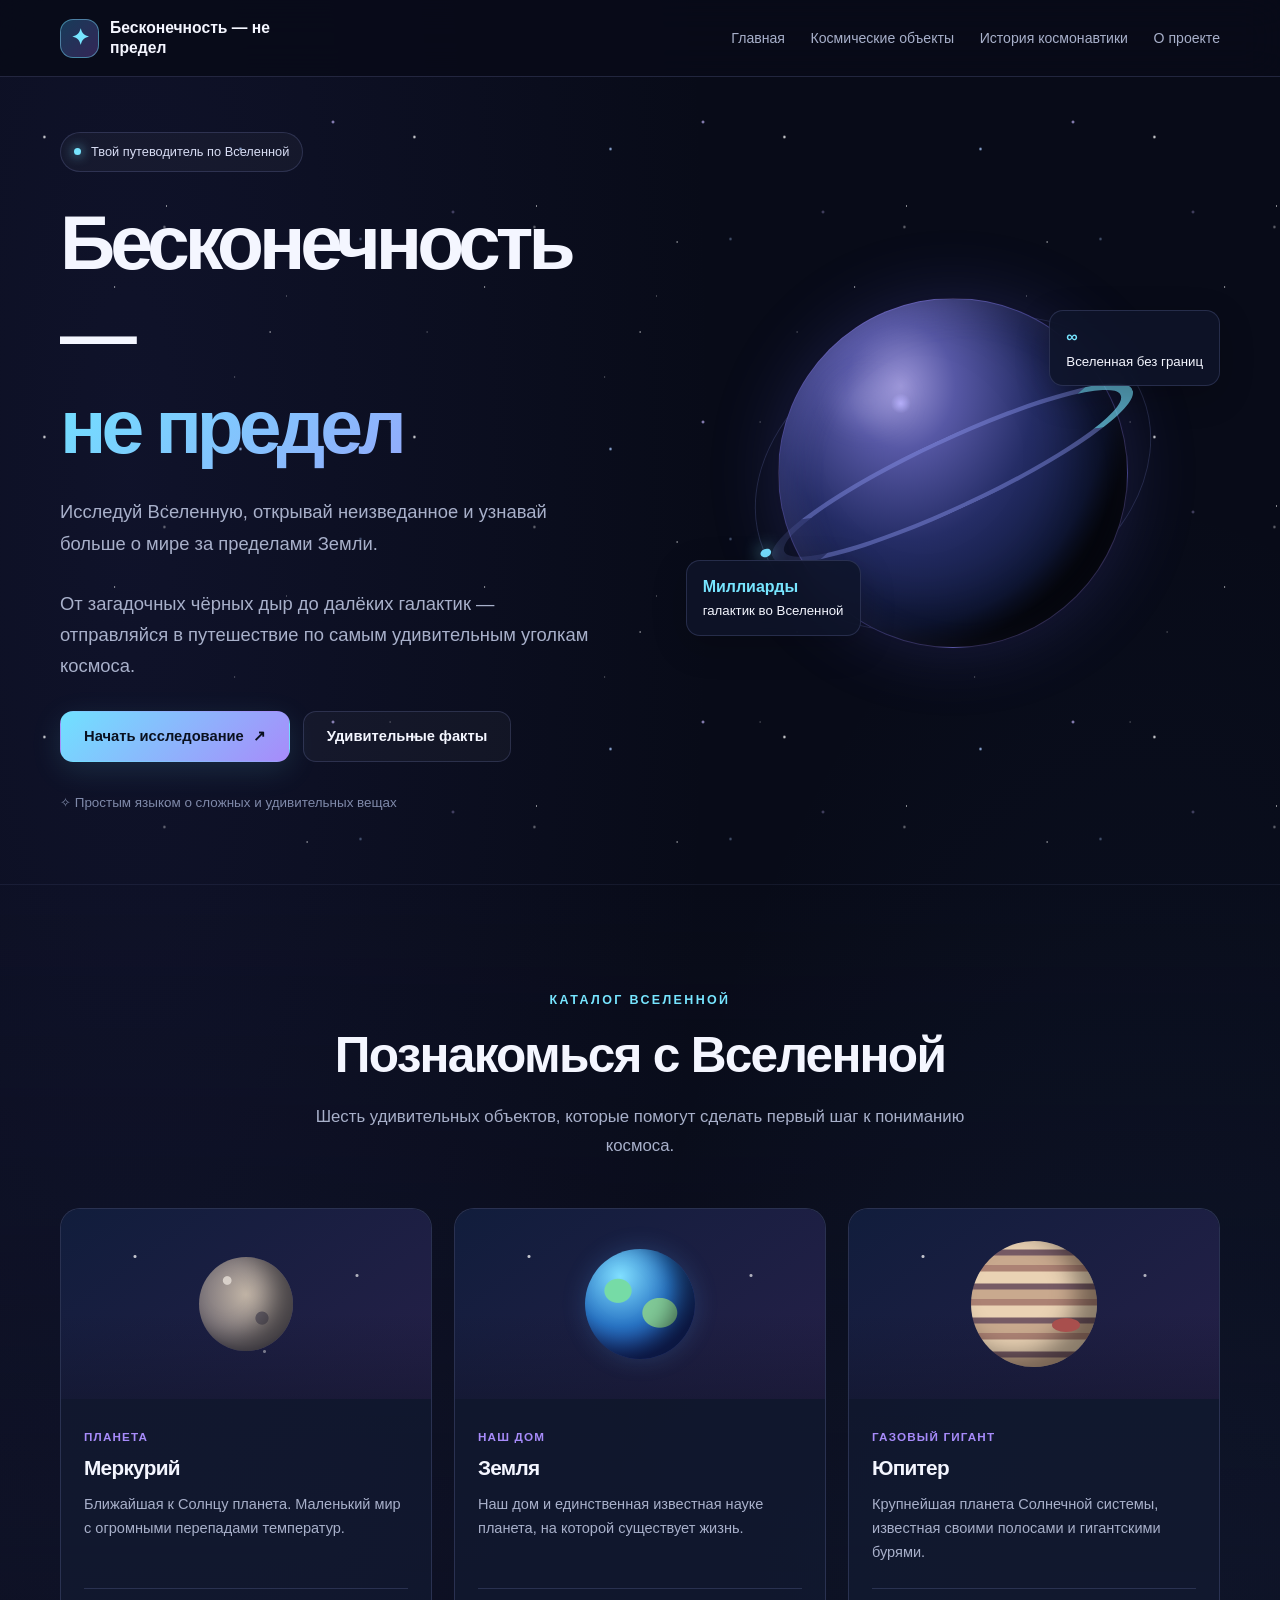
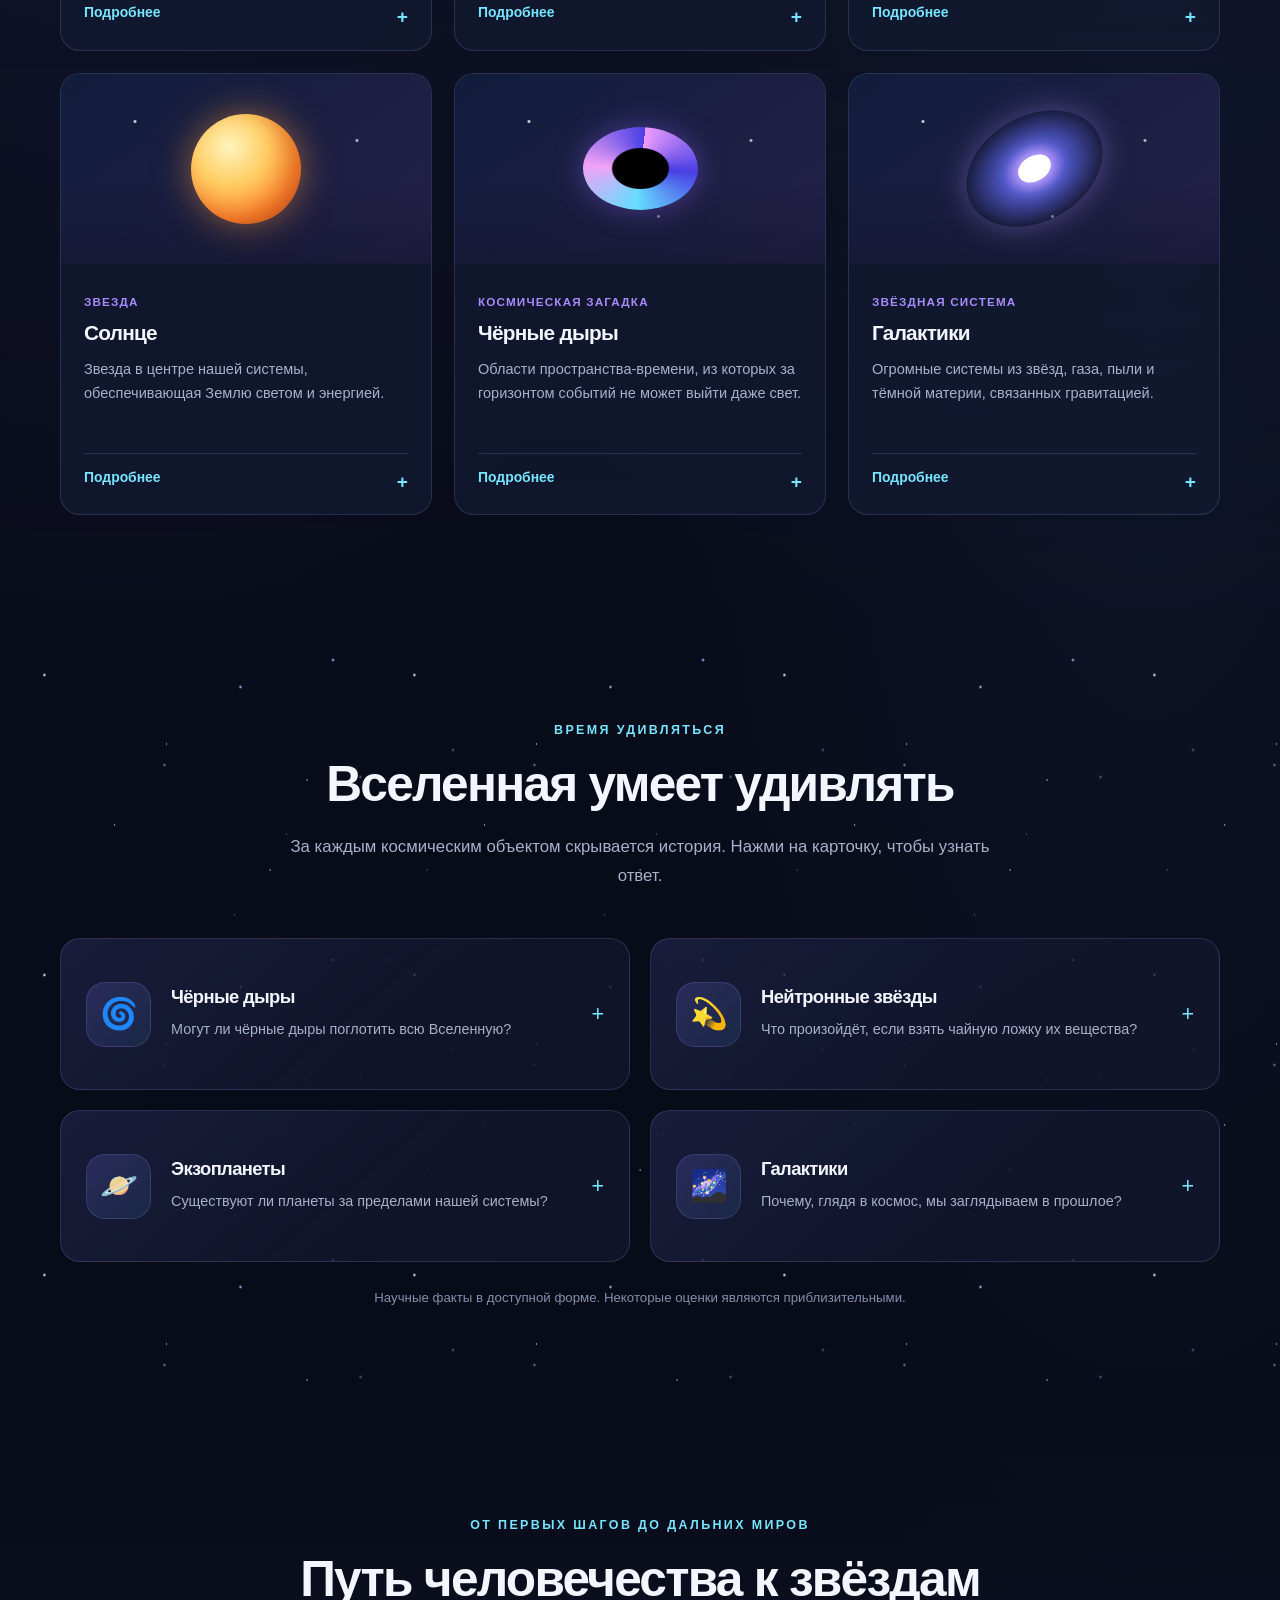
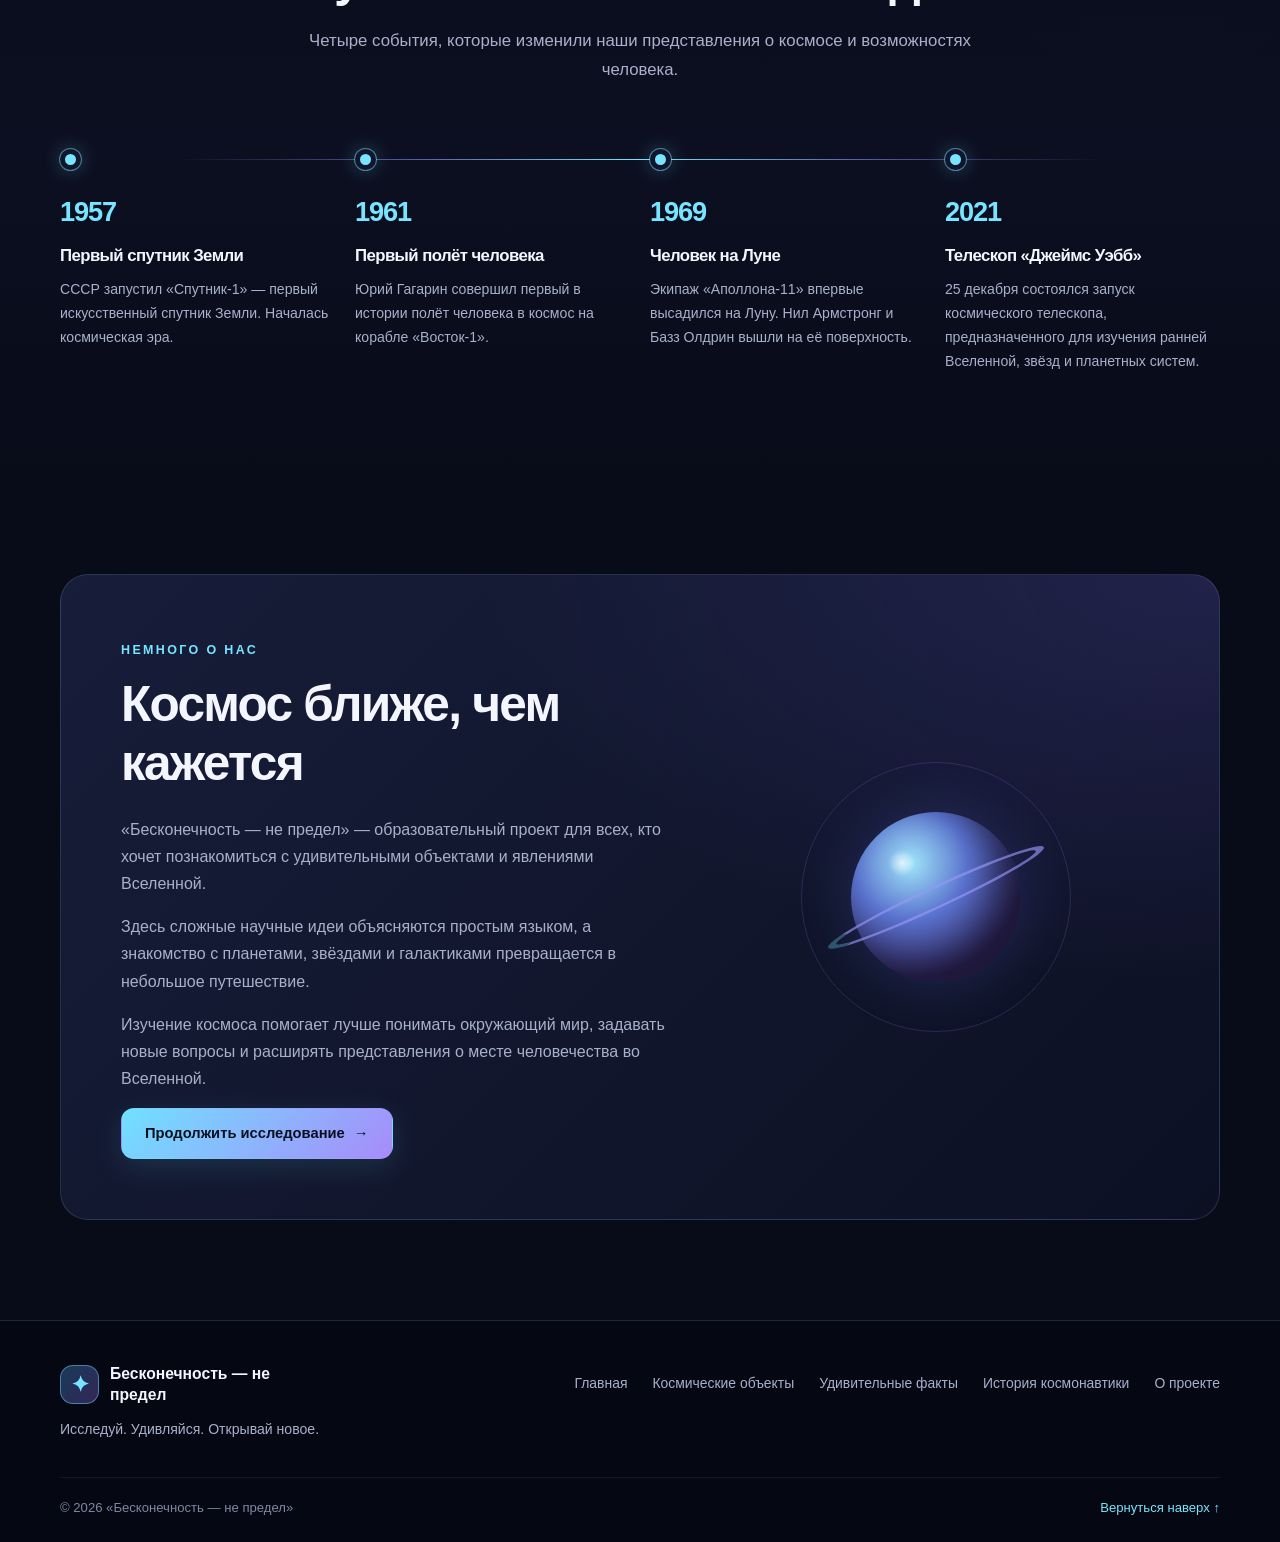
==== index.html @ 61817231 "Добавлены файлы проекта" ====
<!DOCTYPE html>
<html lang="ru">
<head>
    <meta charset="UTF-8">
    <meta name="viewport" content="width=device-width, initial-scale=1.0">
    <meta name="description" content="Бесконечность — не предел. Образовательный гид по планетам, звёздам, галактикам и тайнам Вселенной.">
    <title>Бесконечность — не предел | Космический гид</title>

    <style>
        /* ===== 1. ОСНОВНЫЕ НАСТРОЙКИ ===== */

        :root {
            --background: #080b18;
            --background-light: #10152a;
            --card-background: rgba(19, 26, 49, 0.78);
            --text: #f4f6ff;
            --text-muted: #a8b0ca;
            --accent: #77e5ff;
            --accent-purple: #a78bfa;
            --border: rgba(163, 180, 255, 0.17);
            --gradient: linear-gradient(135deg, #70e1ff, #a78bfa);
            --container: 1160px;
        }

        * {
            box-sizing: border-box;
            margin: 0;
            padding: 0;
        }

        html {
            scroll-behavior: smooth;
            scroll-padding-top: 100px;
        }

        body {
            min-width: 320px;
            background:
                radial-gradient(ellipse at 10% 10%, rgba(62, 65, 155, 0.14), transparent 36%),
                radial-gradient(ellipse at 90% 40%, rgba(53, 101, 177, 0.10), transparent 35%),
                var(--background);
            color: var(--text);
            font-family: Inter, "Segoe UI", Arial, sans-serif;
            font-size: 16px;
            line-height: 1.7;
            overflow-wrap: break-word;
        }

        a {
            color: inherit;
            text-decoration: none;
        }

        button,
        a,
        summary,
        input {
            -webkit-tap-highlight-color: transparent;
        }

        a:focus-visible,
        summary:focus-visible,
        button:focus-visible,
        input:focus-visible + label {
            outline: 3px solid var(--accent);
            outline-offset: 5px;
        }

        img {
            display: block;
            max-width: 100%;
        }

        .container {
            width: min(var(--container), calc(100% - 48px));
            margin-inline: auto;
        }

        .section {
            padding: 100px 0;
            scroll-margin-top: 80px;
        }

        .section-heading {
            max-width: 720px;
            margin: 0 auto 48px;
            text-align: center;
        }

        .eyebrow {
            display: inline-block;
            margin-bottom: 14px;
            color: var(--accent);
            font-size: 0.78rem;
            font-weight: 800;
            letter-spacing: 0.19em;
            text-transform: uppercase;
        }

        h1,
        h2,
        h3 {
            line-height: 1.2;
            letter-spacing: -0.035em;
        }

        h2 {
            margin-bottom: 18px;
            font-size: clamp(2rem, 4vw, 3.1rem);
        }

        .section-description {
            color: var(--text-muted);
            font-size: 1.05rem;
        }

        /* ===== 2. ДЕКОРАТИВНЫЕ ЗВЁЗДЫ ===== */

        .star-field {
            position: absolute;
            inset: 0;
            z-index: -1;
            overflow: hidden;
            pointer-events: none;
        }

        .star-field::before,
        .star-field::after {
            position: absolute;
            inset: 0;
            content: "";
            background-image:
                radial-gradient(2px 2px at 12% 20%, #fff, transparent),
                radial-gradient(1px 1px at 31% 70%, #fff, transparent),
                radial-gradient(2px 2px at 65% 24%, #a9caff, transparent),
                radial-gradient(1px 1px at 83% 55%, #fff, transparent),
                radial-gradient(2px 2px at 90% 15%, #c4b5fd, transparent),
                radial-gradient(1px 1px at 45% 43%, #fff, transparent),
                radial-gradient(1px 1px at 73% 85%, #fff, transparent);
            background-size: 370px 300px;
        }

        .star-field::after {
            transform: translate(120px, 90px);
            opacity: 0.45;
        }

        /* ===== 3. ШАПКА И НАВИГАЦИЯ ===== */

        .header {
            position: sticky;
            top: 0;
            z-index: 100;
            border-bottom: 1px solid var(--border);
            background: rgba(8, 11, 24, 0.88);
            backdrop-filter: blur(18px);
        }

        .header-inner {
            display: flex;
            min-height: 76px;
            align-items: center;
            justify-content: space-between;
            gap: 24px;
        }

        .logo {
            display: inline-flex;
            align-items: center;
            gap: 11px;
            flex-shrink: 0;
            font-size: 0.98rem;
            font-weight: 800;
            line-height: 1.3;
        }

        .logo-symbol {
            display: grid;
            width: 39px;
            height: 39px;
            place-items: center;
            border: 1px solid rgba(119, 229, 255, 0.45);
            border-radius: 13px;
            background: linear-gradient(135deg, #173b59, #342657);
            color: var(--accent);
            font-size: 1.35rem;
        }

        .logo span:last-child {
            max-width: 180px;
        }

        .nav-list {
            display: flex;
            align-items: center;
            gap: clamp(12px, 2vw, 28px);
            list-style: none;
        }

        .nav-link {
            color: var(--text-muted);
            font-size: 0.88rem;
            transition: color 0.2s ease;
        }

        .nav-link:hover {
            color: var(--accent);
        }

        .menu-toggle,
        .menu-button {
            display: none;
        }

        /* ===== 4. КНОПКИ ===== */

        .button {
            display: inline-flex;
            min-height: 49px;
            align-items: center;
            justify-content: center;
            gap: 9px;
            padding: 12px 23px;
            border: 1px solid transparent;
            border-radius: 13px;
            font: inherit;
            font-size: 0.92rem;
            font-weight: 750;
            text-align: center;
            cursor: pointer;
            transition:
                transform 0.2s ease,
                box-shadow 0.2s ease,
                background 0.2s ease;
        }

        .button-primary {
            background: var(--gradient);
            color: #09101f;
            box-shadow: 0 8px 30px rgba(112, 225, 255, 0.13);
        }

        .button-primary:hover {
            transform: translateY(-3px);
            box-shadow: 0 12px 35px rgba(112, 225, 255, 0.25);
        }

        .button-secondary {
            border-color: var(--border);
            background: rgba(255, 255, 255, 0.035);
            color: var(--text);
        }

        .button-secondary:hover {
            transform: translateY(-2px);
            border-color: rgba(119, 229, 255, 0.55);
            background: rgba(119, 229, 255, 0.07);
        }

        .button-small {
            min-height: 40px;
            padding: 8px 15px;
            font-size: 0.84rem;
        }

        /* ===== 5. ГЛАВНЫЙ ЭКРАН ===== */

        .hero {
            position: relative;
            display: flex;
            min-height: 650px;
            align-items: center;
            isolation: isolate;
            overflow: hidden;
        }

        .hero-grid {
            display: grid;
            grid-template-columns: 1.05fr 0.95fr;
            align-items: center;
            gap: 35px;
            padding-top: 55px;
            padding-bottom: 70px;
        }

        .hero-content {
            position: relative;
            z-index: 2;
        }

        .hero-label {
            display: inline-flex;
            align-items: center;
            gap: 10px;
            margin-bottom: 24px;
            padding: 8px 13px;
            border: 1px solid var(--border);
            border-radius: 50px;
            background: rgba(255, 255, 255, 0.035);
            color: #d8ddf4;
            font-size: 0.8rem;
        }

        .status-dot {
            width: 7px;
            height: 7px;
            border-radius: 50%;
            background: var(--accent);
            box-shadow: 0 0 12px var(--accent);
        }

        .hero h1 {
            max-width: 700px;
            margin-bottom: 24px;
            font-size: clamp(2.8rem, 6vw, 5.2rem);
            font-weight: 850;
            letter-spacing: -0.065em;
        }

        .gradient-text {
            display: block;
            background: var(--gradient);
            -webkit-background-clip: text;
            background-clip: text;
            color: transparent;
        }

        .hero-description {
            max-width: 540px;
            margin-bottom: 29px;
            color: var(--text-muted);
            font-size: clamp(1rem, 1.7vw, 1.15rem);
        }

        .hero-actions {
            display: flex;
            flex-wrap: wrap;
            gap: 13px;
        }

        .hero-note {
            margin-top: 30px;
            color: #7f89a9;
            font-size: 0.84rem;
        }

        .hero-visual {
            position: relative;
            display: grid;
            min-height: 440px;
            place-items: center;
        }

        .planet-orbit {
            position: absolute;
            width: min(100%, 410px);
            aspect-ratio: 1;
            border: 1px solid rgba(156, 172, 255, 0.18);
            border-radius: 50%;
            transform: rotate(-22deg) scaleY(0.73);
        }

        .planet-orbit::after {
            position: absolute;
            top: 50%;
            left: -5px;
            width: 11px;
            height: 11px;
            border-radius: 50%;
            background: var(--accent);
            box-shadow: 0 0 20px var(--accent);
            content: "";
        }

        .planet-image {
            position: relative;
            width: min(85%, 350px);
            aspect-ratio: 1;
            border: 1px solid rgba(167, 139, 250, 0.25);
            border-radius: 50%;
            background:
                radial-gradient(circle at 35% 30%, rgba(183, 177, 255, 0.9), transparent 3%),
                radial-gradient(ellipse at 35% 25%, #9a94d7 0%, #5758a5 17%, #252d66 42%, #111a3e 65%, #080b18 73%);
            box-shadow:
                inset -30px -18px 60px rgba(0, 0, 0, 0.6),
                inset 12px 8px 32px rgba(154, 148, 255, 0.2),
                0 0 70px rgba(89, 91, 220, 0.22);
            animation: float 7s ease-in-out infinite;
        }

        .planet-image::before {
            position: absolute;
            inset: 18% -7%;
            border: 13px solid rgba(142, 152, 240, 0.44);
            border-right-color: rgba(119, 229, 255, 0.65);
            border-left-color: rgba(142, 152, 240, 0.15);
            border-radius: 50%;
            transform: rotate(-25deg) scaleY(0.32);
            content: "";
        }

        .planet-image::after {
            position: absolute;
            top: 23%;
            left: 16%;
            width: 20%;
            height: 13%;
            border-radius: 50%;
            background: rgba(211, 206, 255, 0.16);
            filter: blur(12px);
            content: "";
        }

        .floating-label {
            position: absolute;
            padding: 12px 16px;
            border: 1px solid var(--border);
            border-radius: 14px;
            background: rgba(15, 20, 42, 0.85);
            box-shadow: 0 10px 35px rgba(0, 0, 0, 0.2);
            backdrop-filter: blur(12px);
            font-size: 0.83rem;
        }

        .floating-label strong {
            display: block;
            color: var(--accent);
            font-size: 1rem;
        }

        .floating-label-one {
            top: 13%;
            right: 0;
        }

        .floating-label-two {
            bottom: 13%;
            left: 0;
        }

        @keyframes float {
            0%, 100% {
                transform: translateY(0);
            }
            50% {
                transform: translateY(-12px);
            }
        }

        /* ===== 6. КОСМИЧЕСКИЕ ОБЪЕКТЫ ===== */

        .objects-section {
            border-top: 1px solid rgba(163, 180, 255, 0.08);
            background: linear-gradient(180deg, transparent, rgba(21, 25, 51, 0.3), transparent);
        }

        .objects-grid {
            display: grid;
            grid-template-columns: repeat(3, minmax(0, 1fr));
            gap: 22px;
        }

        .object-card {
            min-width: 0;
            overflow: hidden;
            border: 1px solid var(--border);
            border-radius: 20px;
            background: var(--card-background);
            transition: transform 0.25s ease, border-color 0.25s ease;
        }

        .object-card:hover {
            transform: translateY(-5px);
            border-color: rgba(119, 229, 255, 0.45);
        }

        .object-art {
            position: relative;
            display: grid;
            height: 190px;
            overflow: hidden;
            place-items: center;
            background:
                radial-gradient(circle at 20% 25%, rgba(255, 255, 255, 0.75) 1px, transparent 2px),
                radial-gradient(circle at 80% 35%, rgba(255, 255, 255, 0.65) 1px, transparent 2px),
                radial-gradient(circle at 55% 75%, rgba(255, 255, 255, 0.5) 1px, transparent 2px),
                linear-gradient(145deg, #111d3c, #252048);
            background-size: auto, auto, auto, auto;
        }

        .object-art::after {
            position: absolute;
            inset: 0;
            background: linear-gradient(180deg, transparent 55%, rgba(14, 18, 36, 0.42));
            content: "";
        }

        .celestial-body {
            position: relative;
            z-index: 1;
            width: 110px;
            height: 110px;
            border-radius: 50%;
            box-shadow: inset -20px -12px 24px rgba(0, 0, 0, 0.42);
        }

        .mercury {
            width: 94px;
            height: 94px;
            background:
                radial-gradient(circle at 30% 25%, #d8d0c9 0 4%, transparent 5%),
                radial-gradient(circle at 67% 65%, #655f69 0 7%, transparent 8%),
                radial-gradient(circle at 50% 40%, #c1b4a6, #766f76 68%, #38374e);
        }

        .earth {
            background:
                radial-gradient(ellipse at 30% 38%, #76dba6 0 12%, transparent 13%),
                radial-gradient(ellipse at 68% 58%, #80c997 0 16%, transparent 17%),
                radial-gradient(circle at 32% 25%, #80dfff, #2874c5 45%, #172e80 75%);
            box-shadow: inset -18px -12px 22px rgba(0, 0, 0, 0.5), 0 0 25px rgba(83, 168, 255, 0.2);
        }

        .jupiter {
            width: 126px;
            height: 126px;
            background: repeating-linear-gradient(
                0deg,
                #c9a98e 0 9px,
                #775b65 10px 15px,
                #ead2b4 16px 27px,
                #ac8274 28px 34px
            );
        }

        .jupiter::after {
            position: absolute;
            right: 17px;
            bottom: 35px;
            width: 28px;
            height: 14px;
            border-radius: 50%;
            background: #a84f4d;
            content: "";
        }

        .sun {
            background: radial-gradient(circle at 35% 30%, #fff4bd, #ffce65 35%, #ff8b32 67%, #c64b24);
            box-shadow: 0 0 35px rgba(255, 157, 58, 0.5), inset -12px -8px 20px rgba(156, 42, 0, 0.3);
        }

        .black-hole {
            width: 115px;
            height: 115px;
            background:
                radial-gradient(circle, #000 0 34%, transparent 36%),
                conic-gradient(from 20deg, #ed9cfc, #493fe5, #67ddff, #f0a2f5, #493fe5);
            box-shadow: 0 0 35px rgba(141, 100, 255, 0.4);
            transform: scaleY(0.72) rotate(-15deg);
        }

        .galaxy {
            width: 145px;
            height: 105px;
            border-radius: 50%;
            background:
                radial-gradient(ellipse, #fff 0 2%, #a7caff 4%, #ab7fff 14%, #4e56c6 32%, transparent 70%);
            box-shadow: 0 0 30px rgba(167, 139, 250, 0.4);
            transform: rotate(-30deg);
        }

        .galaxy::after {
            position: absolute;
            inset: 38%;
            border-radius: 50%;
            background: #fff;
            box-shadow: 0 0 20px #c9c4ff;
            content: "";
        }

        .object-content {
            padding: 23px;
        }

        .object-type {
            display: inline-block;
            margin-bottom: 9px;
            color: var(--accent-purple);
            font-size: 0.73rem;
            font-weight: 800;
            letter-spacing: 0.1em;
            text-transform: uppercase;
        }

        .object-content h3 {
            margin-bottom: 11px;
            font-size: 1.3rem;
        }

        .object-content > p {
            min-height: 78px;
            margin-bottom: 18px;
            color: var(--text-muted);
            font-size: 0.91rem;
            line-height: 1.65;
        }

        .object-details {
            margin-top: 14px;
            border-top: 1px solid var(--border);
        }

        .object-details summary {
            padding: 12px 0 2px;
            color: var(--accent);
            font-size: 0.87rem;
            font-weight: 750;
            cursor: pointer;
            list-style: none;
        }

        .object-details summary::-webkit-details-marker {
            display: none;
        }

        .object-details summary::after {
            float: right;
            content: "+";
            font-size: 1.2rem;
        }

        .object-details[open] summary::after {
            content: "−";
        }

        .object-details[open] summary {
            margin-bottom: 10px;
        }

        .object-extra {
            padding-bottom: 5px;
            color: var(--text-muted);
            font-size: 0.88rem;
        }

        .object-extra p {
            margin-bottom: 9px;
        }

        .object-extra ul {
            padding-left: 19px;
        }

        .object-extra li {
            margin-bottom: 5px;
        }

        /* ===== 7. УДИВИТЕЛЬНЫЕ ФАКТЫ ===== */

        .facts-section {
            position: relative;
            isolation: isolate;
        }

        .facts-grid {
            display: grid;
            grid-template-columns: repeat(2, minmax(0, 1fr));
            gap: 20px;
        }

        .fact-card {
            overflow: hidden;
            border: 1px solid var(--border);
            border-radius: 20px;
            background:
                linear-gradient(140deg, rgba(78, 80, 166, 0.14), transparent 65%),
                rgba(18, 23, 45, 0.8);
            transition: border-color 0.25s ease, transform 0.25s ease;
        }

        .fact-card:hover {
            transform: translateY(-3px);
            border-color: rgba(167, 139, 250, 0.55);
        }

        .fact-card summary {
            display: flex;
            min-height: 150px;
            align-items: center;
            gap: 20px;
            padding: 25px;
            cursor: pointer;
            list-style: none;
        }

        .fact-card summary::-webkit-details-marker {
            display: none;
        }

        .fact-icon {
            display: grid;
            width: 65px;
            height: 65px;
            flex-shrink: 0;
            place-items: center;
            border: 1px solid rgba(167, 139, 250, 0.2);
            border-radius: 19px;
            background: linear-gradient(135deg, rgba(101, 92, 196, 0.25), rgba(60, 138, 192, 0.13));
            font-size: 1.9rem;
        }

        .fact-copy {
            flex: 1;
            min-width: 0;
        }

        .fact-copy h3 {
            margin-bottom: 9px;
            font-size: 1.15rem;
        }

        .fact-copy p {
            color: var(--text-muted);
            font-size: 0.9rem;
        }

        .fact-arrow {
            align-self: center;
            color: var(--accent);
            font-size: 1.35rem;
            transition: transform 0.2s ease;
        }

        .fact-card[open] .fact-arrow {
            transform: rotate(45deg);
        }

        .fact-answer {
            margin: 0 25px;
            padding: 18px 0 25px;
            border-top: 1px solid var(--border);
            color: #c4cbe1;
            font-size: 0.93rem;
        }

        .fact-answer strong {
            color: var(--accent);
        }

        .facts-note {
            margin-top: 25px;
            color: #858eac;
            font-size: 0.83rem;
            text-align: center;
        }

        /* ===== 8. ИСТОРИЯ КОСМОНАВТИКИ ===== */

        .history-section {
            background: linear-gradient(180deg, transparent, rgba(25, 28, 59, 0.25), transparent);
        }

        .timeline {
            position: relative;
            display: grid;
            grid-template-columns: repeat(4, minmax(0, 1fr));
            gap: 20px;
            margin-top: 65px;
        }

        .timeline::before {
            position: absolute;
            top: 10px;
            right: 10%;
            left: 10%;
            height: 1px;
            background: linear-gradient(90deg, transparent, #5559a0, var(--accent), #5559a0, transparent);
            content: "";
        }

        .timeline-item {
            position: relative;
            padding-top: 40px;
        }

        .timeline-dot {
            position: absolute;
            top: 0;
            left: 0;
            width: 21px;
            height: 21px;
            border: 5px solid #12162d;
            border-radius: 50%;
            background: var(--accent);
            box-shadow: 0 0 0 1px rgba(119, 229, 255, 0.5), 0 0 20px rgba(119, 229, 255, 0.3);
        }

        .timeline-year {
            display: block;
            margin-bottom: 10px;
            color: var(--accent);
            font-size: 1.7rem;
            font-weight: 850;
            letter-spacing: -0.04em;
        }

        .timeline-item h3 {
            margin-bottom: 12px;
            font-size: 1.05rem;
        }

        .timeline-item p {
            color: var(--text-muted);
            font-size: 0.88rem;
        }

        /* ===== 9. О ПРОЕКТЕ ===== */

        .about-card {
            position: relative;
            display: grid;
            grid-template-columns: 1.1fr 0.9fr;
            align-items: center;
            gap: 45px;
            overflow: hidden;
            padding: clamp(28px, 5vw, 60px);
            border: 1px solid var(--border);
            border-radius: 28px;
            background:
                radial-gradient(ellipse at 100% 0%, rgba(100, 87, 198, 0.2), transparent 45%),
                linear-gradient(135deg, rgba(24, 31, 59, 0.95), rgba(13, 17, 36, 0.95));
        }

        .about-copy h2 {
            margin-bottom: 22px;
        }

        .about-copy p {
            margin-bottom: 16px;
            color: var(--text-muted);
        }

        .about-visual {
            position: relative;
            display: grid;
            min-height: 260px;
            place-items: center;
        }

        .about-planet {
            position: relative;
            width: 170px;
            height: 170px;
            border-radius: 50%;
            background:
                radial-gradient(ellipse at 30% 30%, rgba(255, 255, 255, 0.7), transparent 8%),
                radial-gradient(circle at 35% 30%, #9fe5f9, #5a72ce 35%, #30265e 70%);
            box-shadow: inset -22px -18px 35px rgba(0, 0, 0, 0.4), 0 0 55px rgba(107, 119, 255, 0.2);
        }

        .about-planet::after {
            position: absolute;
            inset: 28% -20%;
            border: 9px solid rgba(151, 151, 247, 0.65);
            border-left-color: rgba(119, 229, 255, 0.3);
            border-radius: 50%;
            transform: rotate(-25deg) scaleY(0.3);
            content: "";
        }

        .about-orbit {
            position: absolute;
            width: 270px;
            height: 270px;
            border: 1px solid rgba(167, 139, 250, 0.18);
            border-radius: 50%;
        }

        /* ===== 10. ПОДВАЛ ===== */

        .footer {
            border-top: 1px solid var(--border);
            background: rgba(5, 7, 16, 0.75);
        }

        .footer-main {
            display: flex;
            align-items: flex-start;
            justify-content: space-between;
            gap: 35px;
            padding-top: 43px;
            padding-bottom: 35px;
        }

        .footer-brand p {
            margin-top: 13px;
            color: var(--text-muted);
            font-size: 0.88rem;
        }

        .footer-links {
            display: flex;
            flex-wrap: wrap;
            gap: 15px 25px;
            padding-top: 8px;
        }

        .footer-links a {
            color: var(--text-muted);
            font-size: 0.87rem;
            transition: color 0.2s ease;
        }

        .footer-links a:hover {
            color: var(--accent);
        }

        .footer-bottom {
            display: flex;
            align-items: center;
            justify-content: space-between;
            gap: 15px;
            padding-top: 19px;
            padding-bottom: 23px;
            border-top: 1px solid rgba(163, 180, 255, 0.09);
            color: #7e87a4;
            font-size: 0.82rem;
        }

        .back-to-top {
            color: var(--accent);
        }

        /* ===== 11. АДАПТИВНОСТЬ ===== */

        @media (max-width: 1000px) {
            .nav-list {
                gap: 13px;
            }

            .nav-link {
                font-size: 0.8rem;
            }

            .logo span:last-child {
                max-width: 145px;
                font-size: 0.87rem;
            }

            .hero-grid {
                grid-template-columns: 1fr 0.8fr;
            }

            .hero-visual {
                min-height: 350px;
            }

            .objects-grid {
                grid-template-columns: repeat(2, minmax(0, 1fr));
            }

            .timeline {
                grid-template-columns: repeat(2, minmax(0, 1fr));
                row-gap: 35px;
            }

            .timeline::before {
                display: none;
            }

            .timeline-item {
                padding: 0 0 0 35px;
            }

            .timeline-dot {
                top: 4px;
            }
        }

        @media (max-width: 760px) {
            .container {
                width: min(100% - 32px, var(--container));
            }

            .section {
                padding: 72px 0;
            }

            .header-inner {
                min-height: 70px;
                flex-wrap: wrap;
                gap: 0;
            }

            .logo span:last-child {
                max-width: 185px;
                font-size: 0.9rem;
            }

            .menu-button {
                display: grid;
                width: 44px;
                height: 44px;
                flex-shrink: 0;
                place-items: center;
                border: 1px solid var(--border);
                border-radius: 12px;
                color: var(--text);
                font-size: 1.5rem;
                cursor: pointer;
            }

            .menu-button::before {
                content: "☰";
            }

            .menu-toggle:checked + .menu-button::before {
                content: "✕";
            }

            .nav {
                display: none;
                width: 100%;
                padding: 0 0 16px;
            }

            .menu-toggle:checked ~ .nav {
                display: block;
            }

            .nav-list {
                align-items: stretch;
                flex-direction: column;
                gap: 0;
                padding-top: 8px;
            }

            .nav-link {
                display: block;
                padding: 12px 10px;
                border-top: 1px solid var(--border);
                font-size: 0.95rem;
            }

            .hero {
                min-height: auto;
            }

            .hero-grid {
                grid-template-columns: 1fr;
                gap: 15px;
                padding-top: 60px;
                padding-bottom: 50px;
            }

            .hero h1 {
                font-size: clamp(2.65rem, 10vw, 4.4rem);
            }

            .hero-visual {
                min-height: 330px;
            }

            .planet-image {
                width: min(70%, 270px);
            }

            .planet-orbit {
                width: min(90%, 340px);
            }

            .floating-label-one {
                right: 1%;
            }

            .floating-label-two {
                left: 1%;
            }

            .section-heading {
                margin-bottom: 34px;
            }

            .objects-grid {
                gap: 16px;
            }

            .object-content {
                padding: 18px;
            }

            .object-art {
                height: 155px;
            }

            .celestial-body {
                transform-origin: center;
                scale: 0.85;
            }

            .jupiter {
                scale: 0.75;
            }

            .galaxy {
                scale: 0.85;
            }

            .facts-grid {
                grid-template-columns: 1fr;
                gap: 15px;
            }

            .fact-card summary {
                min-height: 130px;
                gap: 15px;
                padding: 20px;
            }

            .fact-icon {
                width: 54px;
                height: 54px;
                border-radius: 15px;
                font-size: 1.55rem;
            }

            .fact-answer {
                margin-inline: 20px;
            }

            .about-card {
                grid-template-columns: 1fr;
                gap: 15px;
            }

            .about-visual {
                min-height: 230px;
            }

            .footer-main {
                flex-direction: column;
                gap: 25px;
            }
        }

        @media (max-width: 480px) {
            body {
                font-size: 15px;
            }

            .container {
                width: calc(100% - 28px);
            }

            .hero-actions {
                align-items: stretch;
                flex-direction: column;
            }

            .hero-actions .button {
                width: 100%;
            }

            .hero-label {
                font-size: 0.73rem;
            }

            .hero-visual {
                min-height: 280px;
            }

            .floating-label {
                padding: 9px 11px;
                font-size: 0.73rem;
            }

            .objects-grid {
                grid-template-columns: 1fr;
            }

            .object-art {
                height: 185px;
            }

            .object-content > p {
                min-height: 0;
            }

            .timeline {
                grid-template-columns: 1fr;
                gap: 30px;
                margin-top: 40px;
            }

            .timeline-item {
                padding-left: 35px;
            }

            .timeline-year {
                font-size: 1.5rem;
            }

            .fact-card summary {
                gap: 12px;
                padding: 17px 13px;
            }

            .fact-icon {
                width: 45px;
                height: 45px;
                font-size: 1.3rem;
            }

            .fact-copy h3 {
                font-size: 1rem;
            }

            .fact-copy p {
                font-size: 0.84rem;
            }

            .fact-arrow {
                font-size: 1.1rem;
            }

            .footer-links {
                flex-direction: column;
                gap: 10px;
            }

            .footer-bottom {
                align-items: flex-start;
                flex-direction: column;
            }
        }

        /* ===== 12. УМЕНЬШЕНИЕ АНИМАЦИЙ ===== */

        @media (prefers-reduced-motion: reduce) {
            html {
                scroll-behavior: auto;
            }

            *,
            *::before,
            *::after {
                animation-duration: 0.01ms !important;
                animation-iteration-count: 1 !important;
                transition-duration: 0.01ms !important;
            }
        }
    </style>
</head>

<body>
    <!-- Шапка сайта -->
    <header class="header" id="home">
        <div class="container header-inner">
            <a class="logo" href="#home" aria-label="Бесконечность — не предел. На главную">
                <span class="logo-symbol" aria-hidden="true">✦</span>
                <span>Бесконечность — не предел</span>
            </a>

            <input
                class="menu-toggle"
                type="checkbox"
                id="menu-toggle"
                aria-label="Открыть или закрыть меню"
            >
            <label class="menu-button" for="menu-toggle" aria-label="Открыть или закрыть меню"></label>

            <nav class="nav" aria-label="Основная навигация">
                <ul class="nav-list">
                    <li><a class="nav-link" href="#home">Главная</a></li>
                    <li><a class="nav-link" href="#objects">Космические объекты</a></li>
                    <li><a class="nav-link" href="#history">История космонавтики</a></li>
                    <li><a class="nav-link" href="#about">О проекте</a></li>
                </ul>
            </nav>
        </div>
    </header>

    <main>
        <!-- Главный экран -->
        <section class="hero" aria-labelledby="hero-title">
            <div class="star-field" aria-hidden="true"></div>

            <div class="container hero-grid">
                <div class="hero-content">
                    <div class="hero-label">
                        <span class="status-dot" aria-hidden="true"></span>
                        Твой путеводитель по Вселенной
                    </div>

                    <h1 id="hero-title">
                        Бесконечность —
                        <span class="gradient-text">не предел</span>
                    </h1>

                    <p class="hero-description">
                        Исследуй Вселенную, открывай неизведанное и узнавай
                        больше о мире за пределами Земли.
                    </p>

                    <p class="hero-description">
                        От загадочных чёрных дыр до далёких галактик —
                        отправляйся в путешествие по самым удивительным
                        уголкам космоса.
                    </p>

                    <div class="hero-actions">
                        <a class="button button-primary" href="#objects">
                            Начать исследование <span aria-hidden="true">↗</span>
                        </a>
                        <a class="button button-secondary" href="#facts">
                            Удивительные факты
                        </a>
                    </div>

                    <p class="hero-note">
                        ✧ Простым языком о сложных и удивительных вещах
                    </p>
                </div>

                <div class="hero-visual" role="img" aria-label="Стилизованное изображение далёкой планеты с кольцами">
                    <div class="planet-orbit" aria-hidden="true"></div>
                    <div class="planet-image" aria-hidden="true"></div>

                    <div class="floating-label floating-label-one">
                        <strong>∞</strong>
                        Вселенная без границ
                    </div>

                    <div class="floating-label floating-label-two">
                        <strong>Миллиарды</strong>
                        галактик во Вселенной
                    </div>
                </div>
            </div>
        </section>

        <!-- Космические объекты -->
        <section class="section objects-section" id="objects" aria-labelledby="objects-title">
            <div class="container">
                <div class="section-heading">
                    <span class="eyebrow">Каталог Вселенной</span>
                    <h2 id="objects-title">Познакомься с Вселенной</h2>
                    <p class="section-description">
                        Шесть удивительных объектов, которые помогут сделать
                        первый шаг к пониманию космоса.
                    </p>
                </div>

                <div class="objects-grid">
                    <!-- Меркурий -->
                    <article class="object-card">
                        <div class="object-art" role="img" aria-label="Иллюстрация планеты Меркурий">
                            <div class="celestial-body mercury" aria-hidden="true"></div>
                        </div>
                        <div class="object-content">
                            <span class="object-type">Планета</span>
                            <h3>Меркурий</h3>
                            <p>
                                Ближайшая к Солнцу планета. Маленький мир
                                с огромными перепадами температур.
                            </p>

                            <details class="object-details">
                                <summary>Подробнее</summary>
                                <div class="object-extra">
                                    <p>
                                        Меркурий — самая маленькая планета
                                        Солнечной системы. На его поверхности
                                        множество кратеров.
                                    </p>
                                    <ul>
                                        <li>Год длится 88 земных суток.</li>
                                        <li>Почти нет атмосферы, способной удерживать тепло.</li>
                                        <li>Несмотря на близость к Солнцу, это не самая горячая планета.</li>
                                    </ul>
                                </div>
                            </details>
                        </div>
                    </article>

                    <!-- Земля -->
                    <article class="object-card">
                        <div class="object-art" role="img" aria-label="Иллюстрация планеты Земля">
                            <div class="celestial-body earth" aria-hidden="true"></div>
                        </div>
                        <div class="object-content">
                            <span class="object-type">Наш дом</span>
                            <h3>Земля</h3>
                            <p>
                                Наш дом и единственная известная науке планета,
                                на которой существует жизнь.
                            </p>

                            <details class="object-details">
                                <summary>Подробнее</summary>
                                <div class="object-extra">
                                    <p>
                                        Земля находится в зоне, где на поверхности
                                        может существовать жидкая вода. Её атмосфера
                                        защищает живые организмы и помогает сохранять тепло.
                                    </p>
                                    <ul>
                                        <li>Возраст — около 4,54 миллиарда лет.</li>
                                        <li>71% поверхности покрыт водой.</li>
                                        <li>Естественный спутник — Луна.</li>
                                    </ul>
                                </div>
                            </details>
                        </div>
                    </article>

                    <!-- Юпитер -->
                    <article class="object-card">
                        <div class="object-art" role="img" aria-label="Иллюстрация газового гиганта Юпитера">
                            <div class="celestial-body jupiter" aria-hidden="true"></div>
                        </div>
                        <div class="object-content">
                            <span class="object-type">Газовый гигант</span>
                            <h3>Юпитер</h3>
                            <p>
                                Крупнейшая планета Солнечной системы,
                                известная своими полосами и гигантскими бурями.
                            </p>

                            <details class="object-details">
                                <summary>Подробнее</summary>
                                <div class="object-extra">
                                    <p>
                                        Юпитер состоит преимущественно из водорода
                                        и гелия. На нём бушует Большое красное пятно —
                                        огромный атмосферный вихрь.
                                    </p>
                                    <ul>
                                        <li>В диаметре он примерно в 11 раз больше Земли.</li>
                                        <li>Сутки длятся около 10 часов.</li>
                                        <li>У него множество известных спутников.</li>
                                    </ul>
                                </div>
                            </details>
                        </div>
                    </article>

                    <!-- Солнце -->
                    <article class="object-card">
                        <div class="object-art" role="img" aria-label="Иллюстрация звезды Солнце">
                            <div class="celestial-body sun" aria-hidden="true"></div>
                        </div>
                        <div class="object-content">
                            <span class="object-type">Звезда</span>
                            <h3>Солнце</h3>
                            <p>
                                Звезда в центре нашей системы, обеспечивающая
                                Землю светом и энергией.
                            </p>

                            <details class="object-details">
                                <summary>Подробнее</summary>
                                <div class="object-extra">
                                    <p>
                                        В ядре Солнца водород превращается в гелий
                                        в процессе термоядерного синтеза. При этом
                                        выделяется огромное количество энергии.
                                    </p>
                                    <ul>
                                        <li>Возраст — около 4,6 миллиарда лет.</li>
                                        <li>Свет достигает Земли примерно за 8 минут 20 секунд.</li>
                                        <li>Солнце — звезда главной последовательности.</li>
                                    </ul>
                                </div>
                            </details>
                        </div>
                    </article>

                    <!-- Чёрные дыры -->
                    <article class="object-card">
                        <div class="object-art" role="img" aria-label="Стилизованное изображение чёрной дыры с аккреционным диском">
                            <div class="celestial-body black-hole" aria-hidden="true"></div>
                        </div>
                        <div class="object-content">
                            <span class="object-type">Космическая загадка</span>
                            <h3>Чёрные дыры</h3>
                            <p>
                                Области пространства-времени, из которых за
                                горизонтом событий не может выйти даже свет.
                            </p>

                            <details class="object-details">
                                <summary>Подробнее</summary>
                                <div class="object-extra">
                                    <p>
                                        Чёрные дыры могут возникать, например,
                                        после коллапса массивных звёзд. Некоторые
                                        находятся в центрах галактик.
                                    </p>
                                    <ul>
                                        <li>Горизонт событий — граница, из-за которой не возвращается свет.</li>
                                        <li>Сами чёрные дыры не светятся, но их окружение может излучать ярко.</li>
                                        <li>Первая тень чёрной дыры была опубликована в 2019 году.</li>
                                    </ul>
                                </div>
                            </details>
                        </div>
                    </article>

                    <!-- Галактики -->
                    <article class="object-card">
                        <div class="object-art" role="img" aria-label="Иллюстрация спиральной галактики">
                            <div class="celestial-body galaxy" aria-hidden="true"></div>
                        </div>
                        <div class="object-content">
                            <span class="object-type">Звёздная система</span>
                            <h3>Галактики</h3>
                            <p>
                                Огромные системы из звёзд, газа, пыли и тёмной
                                материи, связанных гравитацией.
                            </p>

                            <details class="object-details">
                                <summary>Подробнее</summary>
                                <div class="object-extra">
                                    <p>
                                        Галактики бывают спиральными, эллиптическими
                                        и неправильными. Солнечная система находится
                                        в галактике Млечный Путь.
                                    </p>
                                    <ul>
                                        <li>Млечный Путь имеет спиральную структуру с перемычкой.</li>
                                        <li>В нём находятся сотни миллиардов звёзд.</li>
                                        <li>Галактики могут сталкиваться и объединяться.</li>
                                    </ul>
                                </div>
                            </details>
                        </div>
                    </article>
                </div>
            </div>
        </section>

        <!-- Удивительные факты -->
        <section class="section facts-section" id="facts" aria-labelledby="facts-title">
            <div class="star-field" aria-hidden="true"></div>

            <div class="container">
                <div class="section-heading">
                    <span class="eyebrow">Время удивляться</span>
                    <h2 id="facts-title">Вселенная умеет удивлять</h2>
                    <p class="section-description">
                        За каждым космическим объектом скрывается история.
                        Нажми на карточку, чтобы узнать ответ.
                    </p>
                </div>

                <div class="facts-grid">
                    <details class="fact-card">
                        <summary>
                            <span class="fact-icon" aria-hidden="true">🌀</span>
                            <span class="fact-copy">
                                <h3>Чёрные дыры</h3>
                                <p>Могут ли чёрные дыры поглотить всю Вселенную?</p>
                            </span>
                            <span class="fact-arrow" aria-hidden="true">+</span>
                        </summary>
                        <div class="fact-answer">
                            <strong>Нет.</strong> Чёрная дыра не является
                            космическим пылесосом. На большом расстоянии её
                            гравитация действует так же, как гравитация любого
                            другого объекта той же массы. Опасность возникает,
                            если подойти к ней слишком близко.
                        </div>
                    </details>

                    <details class="fact-card">
                        <summary>
                            <span class="fact-icon" aria-hidden="true">💫</span>
                            <span class="fact-copy">
                                <h3>Нейтронные звёзды</h3>
                                <p>Что произойдёт, если взять чайную ложку их вещества?</p>
                            </span>
                            <span class="fact-arrow" aria-hidden="true">+</span>
                        </summary>
                        <div class="fact-answer">
                            Нейтронные звёзды невероятно плотны. Масса вещества
                            объёмом с чайную ложку могла бы составлять миллиарды
                            тонн при типичных оценках. Это сравнение условно:
                            взять и удержать такую порцию вещества вне звезды
                            практически невозможно.
                        </div>
                    </details>

                    <details class="fact-card">
                        <summary>
                            <span class="fact-icon" aria-hidden="true">🪐</span>
                            <span class="fact-copy">
                                <h3>Экзопланеты</h3>
                                <p>Существуют ли планеты за пределами нашей системы?</p>
                            </span>
                            <span class="fact-arrow" aria-hidden="true">+</span>
                        </summary>
                        <div class="fact-answer">
                            <strong>Да!</strong> Экзопланеты обращаются вокруг
                            других звёзд. Учёные обнаружили тысячи таких миров:
                            от раскалённых газовых гигантов до небольших каменистых
                            планет. Некоторые находятся в зоне, где при подходящих
                            условиях может существовать жидкая вода.
                        </div>
                    </details>

                    <details class="fact-card">
                        <summary>
                            <span class="fact-icon" aria-hidden="true">🌌</span>
                            <span class="fact-copy">
                                <h3>Галактики</h3>
                                <p>Почему, глядя в космос, мы заглядываем в прошлое?</p>
                            </span>
                            <span class="fact-arrow" aria-hidden="true">+</span>
                        </summary>
                        <div class="fact-answer">
                            <strong>Свету нужно время, чтобы дойти до нас.</strong>
                            Мы видим Солнце таким, каким оно было около
                            8 минут 20 секунд назад. Свет далёких галактик
                            может путешествовать миллиарды лет, поэтому
                            телескопы позволяют изучать ранние эпохи Вселенной.
                        </div>
                    </details>
                </div>

                <p class="facts-note">
                    Научные факты в доступной форме. Некоторые оценки являются приблизительными.
                </p>
            </div>
        </section>

        <!-- История космонавтики -->
        <section class="section history-section" id="history" aria-labelledby="history-title">
            <div class="container">
                <div class="section-heading">
                    <span class="eyebrow">От первых шагов до дальних миров</span>
                    <h2 id="history-title">Путь человечества к звёздам</h2>
                    <p class="section-description">
                        Четыре события, которые изменили наши представления
                        о космосе и возможностях человека.
                    </p>
                </div>

                <div class="timeline">
                    <article class="timeline-item">
                        <span class="timeline-dot" aria-hidden="true"></span>
                        <span class="timeline-year">1957</span>
                        <h3>Первый спутник Земли</h3>
                        <p>
                            СССР запустил «Спутник-1» — первый искусственный
                            спутник Земли. Началась космическая эра.
                        </p>
                    </article>

                    <article class="timeline-item">
                        <span class="timeline-dot" aria-hidden="true"></span>
                        <span class="timeline-year">1961</span>
                        <h3>Первый полёт человека</h3>
                        <p>
                            Юрий Гагарин совершил первый в истории полёт
                            человека в космос на корабле «Восток-1».
                        </p>
                    </article>

                    <article class="timeline-item">
                        <span class="timeline-dot" aria-hidden="true"></span>
                        <span class="timeline-year">1969</span>
                        <h3>Человек на Луне</h3>
                        <p>
                            Экипаж «Аполлона-11» впервые высадился на Луну.
                            Нил Армстронг и Базз Олдрин вышли на её поверхность.
                        </p>
                    </article>

                    <article class="timeline-item">
                        <span class="timeline-dot" aria-hidden="true"></span>
                        <span class="timeline-year">2021</span>
                        <h3>Телескоп «Джеймс Уэбб»</h3>
                        <p>
                            25 декабря состоялся запуск космического телескопа,
                            предназначенного для изучения ранней Вселенной,
                            звёзд и планетных систем.
                        </p>
                    </article>
                </div>
            </div>
        </section>

        <!-- О проекте -->
        <section class="section" id="about" aria-labelledby="about-title">
            <div class="container">
                <div class="about-card">
                    <div class="about-copy">
                        <span class="eyebrow">Немного о нас</span>
                        <h2 id="about-title">Космос ближе, чем кажется</h2>

                        <p>
                            «Бесконечность — не предел» — образовательный
                            проект для всех, кто хочет познакомиться с
                            удивительными объектами и явлениями Вселенной.
                        </p>

                        <p>
                            Здесь сложные научные идеи объясняются простым
                            языком, а знакомство с планетами, звёздами и
                            галактиками превращается в небольшое путешествие.
                        </p>

                        <p>
                            Изучение космоса помогает лучше понимать
                            окружающий мир, задавать новые вопросы и
                            расширять представления о месте человечества
                            во Вселенной.
                        </p>

                        <a class="button button-primary" href="#objects">
                            Продолжить исследование <span aria-hidden="true">→</span>
                        </a>
                    </div>

                    <div class="about-visual" role="img" aria-label="Декоративная иллюстрация планеты с кольцами в глубоком космосе">
                        <div class="about-orbit" aria-hidden="true"></div>
                        <div class="about-planet" aria-hidden="true"></div>
                    </div>
                </div>
            </div>
        </section>
    </main>

    <!-- Подвал -->
    <footer class="footer">
        <div class="container footer-main">
            <div class="footer-brand">
                <a class="logo" href="#home">
                    <span class="logo-symbol" aria-hidden="true">✦</span>
                    <span>Бесконечность — не предел</span>
                </a>
                <p>Исследуй. Удивляйся. Открывай новое.</p>
            </div>

            <nav class="footer-links" aria-label="Навигация в подвале">
                <a href="#home">Главная</a>
                <a href="#objects">Космические объекты</a>
                <a href="#facts">Удивительные факты</a>
                <a href="#history">История космонавтики</a>
                <a href="#about">О проекте</a>
            </nav>
        </div>

        <div class="container footer-bottom">
            <p>© 2026 «Бесконечность — не предел»</p>
            <a class="back-to-top" href="#home">Вернуться наверх ↑</a>
        </div>
    </footer>
</body>
</html>
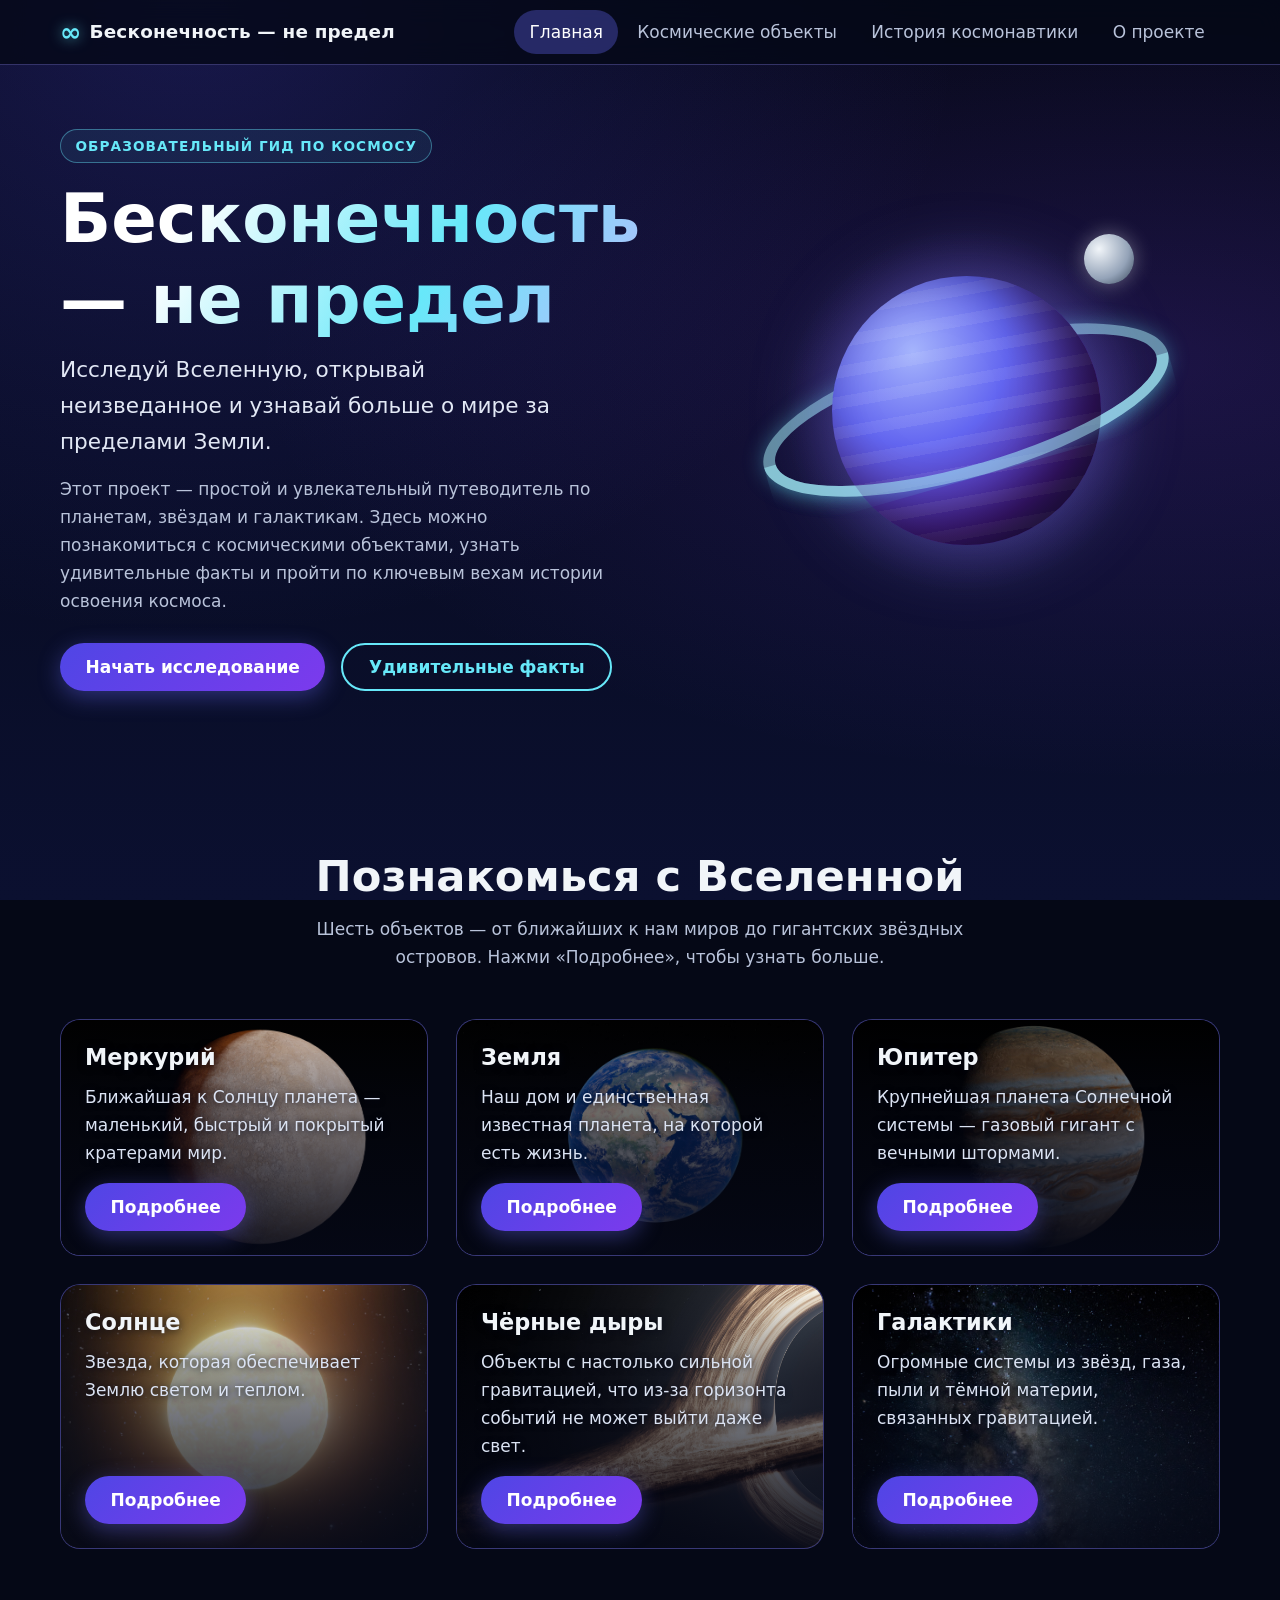
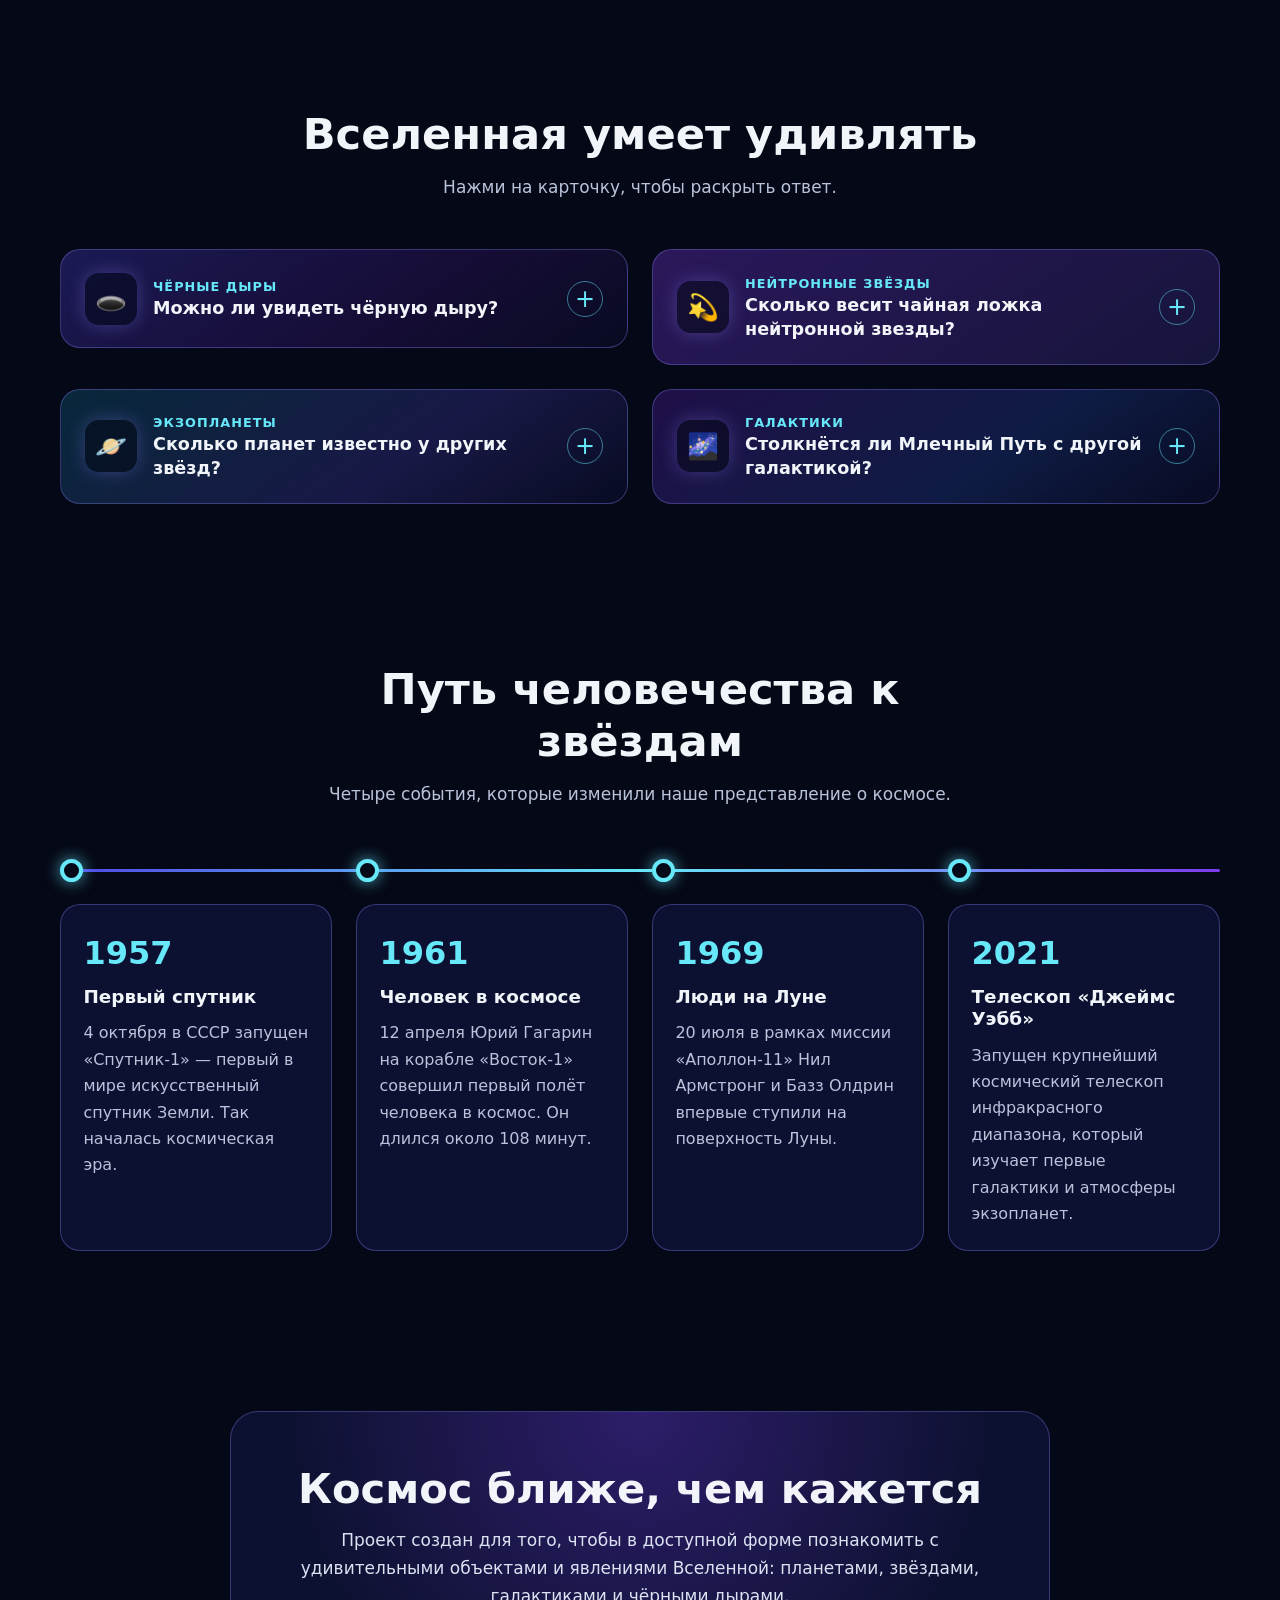
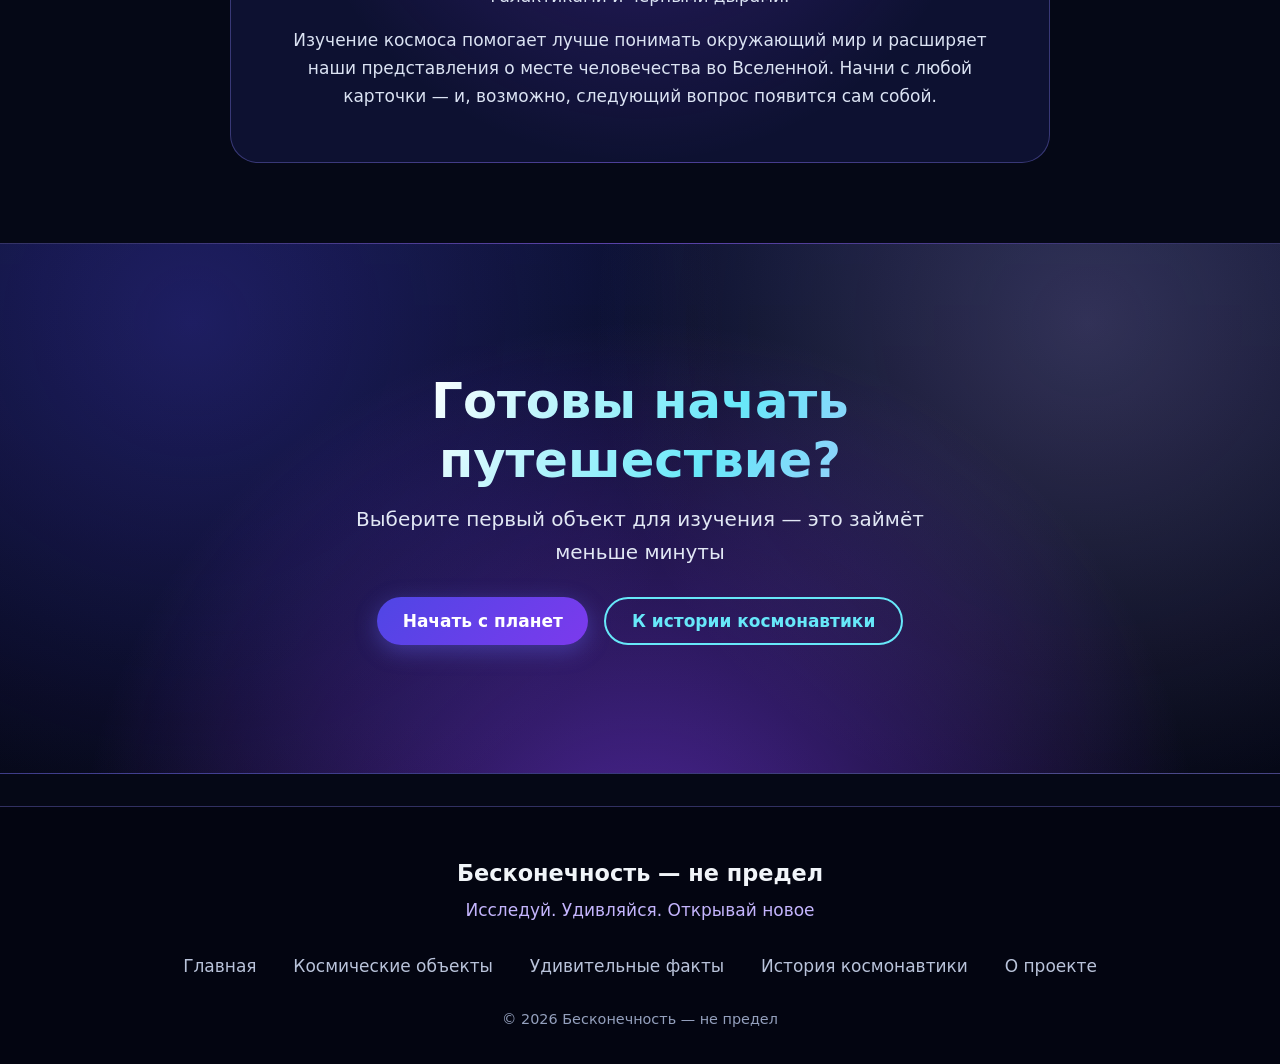
==== commit 82b4082f: "Добавлены изображения" ====
--- a/index.html
+++ b/index.html
@@ -1,1763 +1,375 @@
-
 <!DOCTYPE html>
 <html lang="ru">
 <head>
-    <meta charset="UTF-8">
-    <meta name="viewport" content="width=device-width, initial-scale=1.0">
-    <meta name="description" content="Бесконечность — не предел. Образовательный гид по планетам, звёздам, галактикам и тайнам Вселенной.">
-    <title>Бесконечность — не предел | Космический гид</title>
-
-    <style>
-        /* ===== 1. ОСНОВНЫЕ НАСТРОЙКИ ===== */
-
-        :root {
-            --background: #080b18;
-            --background-light: #10152a;
-            --card-background: rgba(19, 26, 49, 0.78);
-            --text: #f4f6ff;
-            --text-muted: #a8b0ca;
-            --accent: #77e5ff;
-            --accent-purple: #a78bfa;
-            --border: rgba(163, 180, 255, 0.17);
-            --gradient: linear-gradient(135deg, #70e1ff, #a78bfa);
-            --container: 1160px;
-        }
-
-        * {
-            box-sizing: border-box;
-            margin: 0;
-            padding: 0;
-        }
-
-        html {
-            scroll-behavior: smooth;
-            scroll-padding-top: 100px;
-        }
-
-        body {
-            min-width: 320px;
-            background:
-                radial-gradient(ellipse at 10% 10%, rgba(62, 65, 155, 0.14), transparent 36%),
-                radial-gradient(ellipse at 90% 40%, rgba(53, 101, 177, 0.10), transparent 35%),
-                var(--background);
-            color: var(--text);
-            font-family: Inter, "Segoe UI", Arial, sans-serif;
-            font-size: 16px;
-            line-height: 1.7;
-            overflow-wrap: break-word;
-        }
-
-        a {
-            color: inherit;
-            text-decoration: none;
-        }
-
-        button,
-        a,
-        summary,
-        input {
-            -webkit-tap-highlight-color: transparent;
-        }
-
-        a:focus-visible,
-        summary:focus-visible,
-        button:focus-visible,
-        input:focus-visible + label {
-            outline: 3px solid var(--accent);
-            outline-offset: 5px;
-        }
-
-        img {
-            display: block;
-            max-width: 100%;
-        }
-
-        .container {
-            width: min(var(--container), calc(100% - 48px));
-            margin-inline: auto;
-        }
-
-        .section {
-            padding: 100px 0;
-            scroll-margin-top: 80px;
-        }
-
-        .section-heading {
-            max-width: 720px;
-            margin: 0 auto 48px;
-            text-align: center;
-        }
-
-        .eyebrow {
-            display: inline-block;
-            margin-bottom: 14px;
-            color: var(--accent);
-            font-size: 0.78rem;
-            font-weight: 800;
-            letter-spacing: 0.19em;
-            text-transform: uppercase;
-        }
-
-        h1,
-        h2,
-        h3 {
-            line-height: 1.2;
-            letter-spacing: -0.035em;
-        }
-
-        h2 {
-            margin-bottom: 18px;
-            font-size: clamp(2rem, 4vw, 3.1rem);
-        }
-
-        .section-description {
-            color: var(--text-muted);
-            font-size: 1.05rem;
-        }
-
-        /* ===== 2. ДЕКОРАТИВНЫЕ ЗВЁЗДЫ ===== */
-
-        .star-field {
-            position: absolute;
-            inset: 0;
-            z-index: -1;
-            overflow: hidden;
-            pointer-events: none;
-        }
-
-        .star-field::before,
-        .star-field::after {
-            position: absolute;
-            inset: 0;
-            content: "";
-            background-image:
-                radial-gradient(2px 2px at 12% 20%, #fff, transparent),
-                radial-gradient(1px 1px at 31% 70%, #fff, transparent),
-                radial-gradient(2px 2px at 65% 24%, #a9caff, transparent),
-                radial-gradient(1px 1px at 83% 55%, #fff, transparent),
-                radial-gradient(2px 2px at 90% 15%, #c4b5fd, transparent),
-                radial-gradient(1px 1px at 45% 43%, #fff, transparent),
-                radial-gradient(1px 1px at 73% 85%, #fff, transparent);
-            background-size: 370px 300px;
-        }
-
-        .star-field::after {
-            transform: translate(120px, 90px);
-            opacity: 0.45;
-        }
-
-        /* ===== 3. ШАПКА И НАВИГАЦИЯ ===== */
-
-        .header {
-            position: sticky;
-            top: 0;
-            z-index: 100;
-            border-bottom: 1px solid var(--border);
-            background: rgba(8, 11, 24, 0.88);
-            backdrop-filter: blur(18px);
-        }
-
-        .header-inner {
-            display: flex;
-            min-height: 76px;
-            align-items: center;
-            justify-content: space-between;
-            gap: 24px;
-        }
-
-        .logo {
-            display: inline-flex;
-            align-items: center;
-            gap: 11px;
-            flex-shrink: 0;
-            font-size: 0.98rem;
-            font-weight: 800;
-            line-height: 1.3;
-        }
-
-        .logo-symbol {
-            display: grid;
-            width: 39px;
-            height: 39px;
-            place-items: center;
-            border: 1px solid rgba(119, 229, 255, 0.45);
-            border-radius: 13px;
-            background: linear-gradient(135deg, #173b59, #342657);
-            color: var(--accent);
-            font-size: 1.35rem;
-        }
-
-        .logo span:last-child {
-            max-width: 180px;
-        }
-
-        .nav-list {
-            display: flex;
-            align-items: center;
-            gap: clamp(12px, 2vw, 28px);
-            list-style: none;
-        }
-
-        .nav-link {
-            color: var(--text-muted);
-            font-size: 0.88rem;
-            transition: color 0.2s ease;
-        }
-
-        .nav-link:hover {
-            color: var(--accent);
-        }
-
-        .menu-toggle,
-        .menu-button {
-            display: none;
-        }
-
-        /* ===== 4. КНОПКИ ===== */
-
-        .button {
-            display: inline-flex;
-            min-height: 49px;
-            align-items: center;
-            justify-content: center;
-            gap: 9px;
-            padding: 12px 23px;
-            border: 1px solid transparent;
-            border-radius: 13px;
-            font: inherit;
-            font-size: 0.92rem;
-            font-weight: 750;
-            text-align: center;
-            cursor: pointer;
-            transition:
-                transform 0.2s ease,
-                box-shadow 0.2s ease,
-                background 0.2s ease;
-        }
-
-        .button-primary {
-            background: var(--gradient);
-            color: #09101f;
-            box-shadow: 0 8px 30px rgba(112, 225, 255, 0.13);
-        }
-
-        .button-primary:hover {
-            transform: translateY(-3px);
-            box-shadow: 0 12px 35px rgba(112, 225, 255, 0.25);
-        }
-
-        .button-secondary {
-            border-color: var(--border);
-            background: rgba(255, 255, 255, 0.035);
-            color: var(--text);
-        }
-
-        .button-secondary:hover {
-            transform: translateY(-2px);
-            border-color: rgba(119, 229, 255, 0.55);
-            background: rgba(119, 229, 255, 0.07);
-        }
-
-        .button-small {
-            min-height: 40px;
-            padding: 8px 15px;
-            font-size: 0.84rem;
-        }
-
-        /* ===== 5. ГЛАВНЫЙ ЭКРАН ===== */
-
-        .hero {
-            position: relative;
-            display: flex;
-            min-height: 650px;
-            align-items: center;
-            isolation: isolate;
-            overflow: hidden;
-        }
-
-        .hero-grid {
-            display: grid;
-            grid-template-columns: 1.05fr 0.95fr;
-            align-items: center;
-            gap: 35px;
-            padding-top: 55px;
-            padding-bottom: 70px;
-        }
-
-        .hero-content {
-            position: relative;
-            z-index: 2;
-        }
-
-        .hero-label {
-            display: inline-flex;
-            align-items: center;
-            gap: 10px;
-            margin-bottom: 24px;
-            padding: 8px 13px;
-            border: 1px solid var(--border);
-            border-radius: 50px;
-            background: rgba(255, 255, 255, 0.035);
-            color: #d8ddf4;
-            font-size: 0.8rem;
-        }
-
-        .status-dot {
-            width: 7px;
-            height: 7px;
-            border-radius: 50%;
-            background: var(--accent);
-            box-shadow: 0 0 12px var(--accent);
-        }
-
-        .hero h1 {
-            max-width: 700px;
-            margin-bottom: 24px;
-            font-size: clamp(2.8rem, 6vw, 5.2rem);
-            font-weight: 850;
-            letter-spacing: -0.065em;
-        }
-
-        .gradient-text {
-            display: block;
-            background: var(--gradient);
-            -webkit-background-clip: text;
-            background-clip: text;
-            color: transparent;
-        }
-
-        .hero-description {
-            max-width: 540px;
-            margin-bottom: 29px;
-            color: var(--text-muted);
-            font-size: clamp(1rem, 1.7vw, 1.15rem);
-        }
-
-        .hero-actions {
-            display: flex;
-            flex-wrap: wrap;
-            gap: 13px;
-        }
-
-        .hero-note {
-            margin-top: 30px;
-            color: #7f89a9;
-            font-size: 0.84rem;
-        }
-
-        .hero-visual {
-            position: relative;
-            display: grid;
-            min-height: 440px;
-            place-items: center;
-        }
-
-        .planet-orbit {
-            position: absolute;
-            width: min(100%, 410px);
-            aspect-ratio: 1;
-            border: 1px solid rgba(156, 172, 255, 0.18);
-            border-radius: 50%;
-            transform: rotate(-22deg) scaleY(0.73);
-        }
-
-        .planet-orbit::after {
-            position: absolute;
-            top: 50%;
-            left: -5px;
-            width: 11px;
-            height: 11px;
-            border-radius: 50%;
-            background: var(--accent);
-            box-shadow: 0 0 20px var(--accent);
-            content: "";
-        }
-
-        .planet-image {
-            position: relative;
-            width: min(85%, 350px);
-            aspect-ratio: 1;
-            border: 1px solid rgba(167, 139, 250, 0.25);
-            border-radius: 50%;
-            background:
-                radial-gradient(circle at 35% 30%, rgba(183, 177, 255, 0.9), transparent 3%),
-                radial-gradient(ellipse at 35% 25%, #9a94d7 0%, #5758a5 17%, #252d66 42%, #111a3e 65%, #080b18 73%);
-            box-shadow:
-                inset -30px -18px 60px rgba(0, 0, 0, 0.6),
-                inset 12px 8px 32px rgba(154, 148, 255, 0.2),
-                0 0 70px rgba(89, 91, 220, 0.22);
-            animation: float 7s ease-in-out infinite;
-        }
-
-        .planet-image::before {
-            position: absolute;
-            inset: 18% -7%;
-            border: 13px solid rgba(142, 152, 240, 0.44);
-            border-right-color: rgba(119, 229, 255, 0.65);
-            border-left-color: rgba(142, 152, 240, 0.15);
-            border-radius: 50%;
-            transform: rotate(-25deg) scaleY(0.32);
-            content: "";
-        }
-
-        .planet-image::after {
-            position: absolute;
-            top: 23%;
-            left: 16%;
-            width: 20%;
-            height: 13%;
-            border-radius: 50%;
-            background: rgba(211, 206, 255, 0.16);
-            filter: blur(12px);
-            content: "";
-        }
-
-        .floating-label {
-            position: absolute;
-            padding: 12px 16px;
-            border: 1px solid var(--border);
-            border-radius: 14px;
-            background: rgba(15, 20, 42, 0.85);
-            box-shadow: 0 10px 35px rgba(0, 0, 0, 0.2);
-            backdrop-filter: blur(12px);
-            font-size: 0.83rem;
-        }
-
-        .floating-label strong {
-            display: block;
-            color: var(--accent);
-            font-size: 1rem;
-        }
-
-        .floating-label-one {
-            top: 13%;
-            right: 0;
-        }
-
-        .floating-label-two {
-            bottom: 13%;
-            left: 0;
-        }
-
-        @keyframes float {
-            0%, 100% {
-                transform: translateY(0);
-            }
-            50% {
-                transform: translateY(-12px);
-            }
-        }
-
-        /* ===== 6. КОСМИЧЕСКИЕ ОБЪЕКТЫ ===== */
-
-        .objects-section {
-            border-top: 1px solid rgba(163, 180, 255, 0.08);
-            background: linear-gradient(180deg, transparent, rgba(21, 25, 51, 0.3), transparent);
-        }
-
-        .objects-grid {
-            display: grid;
-            grid-template-columns: repeat(3, minmax(0, 1fr));
-            gap: 22px;
-        }
-
-        .object-card {
-            min-width: 0;
-            overflow: hidden;
-            border: 1px solid var(--border);
-            border-radius: 20px;
-            background: var(--card-background);
-            transition: transform 0.25s ease, border-color 0.25s ease;
-        }
-
-        .object-card:hover {
-            transform: translateY(-5px);
-            border-color: rgba(119, 229, 255, 0.45);
-        }
-
-        .object-art {
-            position: relative;
-            display: grid;
-            height: 190px;
-            overflow: hidden;
-            place-items: center;
-            background:
-                radial-gradient(circle at 20% 25%, rgba(255, 255, 255, 0.75) 1px, transparent 2px),
-                radial-gradient(circle at 80% 35%, rgba(255, 255, 255, 0.65) 1px, transparent 2px),
-                radial-gradient(circle at 55% 75%, rgba(255, 255, 255, 0.5) 1px, transparent 2px),
-                linear-gradient(145deg, #111d3c, #252048);
-            background-size: auto, auto, auto, auto;
-        }
-
-        .object-art::after {
-            position: absolute;
-            inset: 0;
-            background: linear-gradient(180deg, transparent 55%, rgba(14, 18, 36, 0.42));
-            content: "";
-        }
-
-        .celestial-body {
-            position: relative;
-            z-index: 1;
-            width: 110px;
-            height: 110px;
-            border-radius: 50%;
-            box-shadow: inset -20px -12px 24px rgba(0, 0, 0, 0.42);
-        }
-
-        .mercury {
-            width: 94px;
-            height: 94px;
-            background:
-                radial-gradient(circle at 30% 25%, #d8d0c9 0 4%, transparent 5%),
-                radial-gradient(circle at 67% 65%, #655f69 0 7%, transparent 8%),
-                radial-gradient(circle at 50% 40%, #c1b4a6, #766f76 68%, #38374e);
-        }
-
-        .earth {
-            background:
-                radial-gradient(ellipse at 30% 38%, #76dba6 0 12%, transparent 13%),
-                radial-gradient(ellipse at 68% 58%, #80c997 0 16%, transparent 17%),
-                radial-gradient(circle at 32% 25%, #80dfff, #2874c5 45%, #172e80 75%);
-            box-shadow: inset -18px -12px 22px rgba(0, 0, 0, 0.5), 0 0 25px rgba(83, 168, 255, 0.2);
-        }
-
-        .jupiter {
-            width: 126px;
-            height: 126px;
-            background: repeating-linear-gradient(
-                0deg,
-                #c9a98e 0 9px,
-                #775b65 10px 15px,
-                #ead2b4 16px 27px,
-                #ac8274 28px 34px
-            );
-        }
-
-        .jupiter::after {
-            position: absolute;
-            right: 17px;
-            bottom: 35px;
-            width: 28px;
-            height: 14px;
-            border-radius: 50%;
-            background: #a84f4d;
-            content: "";
-        }
-
-        .sun {
-            background: radial-gradient(circle at 35% 30%, #fff4bd, #ffce65 35%, #ff8b32 67%, #c64b24);
-            box-shadow: 0 0 35px rgba(255, 157, 58, 0.5), inset -12px -8px 20px rgba(156, 42, 0, 0.3);
-        }
-
-        .black-hole {
-            width: 115px;
-            height: 115px;
-            background:
-                radial-gradient(circle, #000 0 34%, transparent 36%),
-                conic-gradient(from 20deg, #ed9cfc, #493fe5, #67ddff, #f0a2f5, #493fe5);
-            box-shadow: 0 0 35px rgba(141, 100, 255, 0.4);
-            transform: scaleY(0.72) rotate(-15deg);
-        }
-
-        .galaxy {
-            width: 145px;
-            height: 105px;
-            border-radius: 50%;
-            background:
-                radial-gradient(ellipse, #fff 0 2%, #a7caff 4%, #ab7fff 14%, #4e56c6 32%, transparent 70%);
-            box-shadow: 0 0 30px rgba(167, 139, 250, 0.4);
-            transform: rotate(-30deg);
-        }
-
-        .galaxy::after {
-            position: absolute;
-            inset: 38%;
-            border-radius: 50%;
-            background: #fff;
-            box-shadow: 0 0 20px #c9c4ff;
-            content: "";
-        }
-
-        .object-content {
-            padding: 23px;
-        }
-
-        .object-type {
-            display: inline-block;
-            margin-bottom: 9px;
-            color: var(--accent-purple);
-            font-size: 0.73rem;
-            font-weight: 800;
-            letter-spacing: 0.1em;
-            text-transform: uppercase;
-        }
-
-        .object-content h3 {
-            margin-bottom: 11px;
-            font-size: 1.3rem;
-        }
-
-        .object-content > p {
-            min-height: 78px;
-            margin-bottom: 18px;
-            color: var(--text-muted);
-            font-size: 0.91rem;
-            line-height: 1.65;
-        }
-
-        .object-details {
-            margin-top: 14px;
-            border-top: 1px solid var(--border);
-        }
-
-        .object-details summary {
-            padding: 12px 0 2px;
-            color: var(--accent);
-            font-size: 0.87rem;
-            font-weight: 750;
-            cursor: pointer;
-            list-style: none;
-        }
-
-        .object-details summary::-webkit-details-marker {
-            display: none;
-        }
-
-        .object-details summary::after {
-            float: right;
-            content: "+";
-            font-size: 1.2rem;
-        }
-
-        .object-details[open] summary::after {
-            content: "−";
-        }
-
-        .object-details[open] summary {
-            margin-bottom: 10px;
-        }
-
-        .object-extra {
-            padding-bottom: 5px;
-            color: var(--text-muted);
-            font-size: 0.88rem;
-        }
-
-        .object-extra p {
-            margin-bottom: 9px;
-        }
-
-        .object-extra ul {
-            padding-left: 19px;
-        }
-
-        .object-extra li {
-            margin-bottom: 5px;
-        }
-
-        /* ===== 7. УДИВИТЕЛЬНЫЕ ФАКТЫ ===== */
-
-        .facts-section {
-            position: relative;
-            isolation: isolate;
-        }
-
-        .facts-grid {
-            display: grid;
-            grid-template-columns: repeat(2, minmax(0, 1fr));
-            gap: 20px;
-        }
-
-        .fact-card {
-            overflow: hidden;
-            border: 1px solid var(--border);
-            border-radius: 20px;
-            background:
-                linear-gradient(140deg, rgba(78, 80, 166, 0.14), transparent 65%),
-                rgba(18, 23, 45, 0.8);
-            transition: border-color 0.25s ease, transform 0.25s ease;
-        }
-
-        .fact-card:hover {
-            transform: translateY(-3px);
-            border-color: rgba(167, 139, 250, 0.55);
-        }
-
-        .fact-card summary {
-            display: flex;
-            min-height: 150px;
-            align-items: center;
-            gap: 20px;
-            padding: 25px;
-            cursor: pointer;
-            list-style: none;
-        }
-
-        .fact-card summary::-webkit-details-marker {
-            display: none;
-        }
-
-        .fact-icon {
-            display: grid;
-            width: 65px;
-            height: 65px;
-            flex-shrink: 0;
-            place-items: center;
-            border: 1px solid rgba(167, 139, 250, 0.2);
-            border-radius: 19px;
-            background: linear-gradient(135deg, rgba(101, 92, 196, 0.25), rgba(60, 138, 192, 0.13));
-            font-size: 1.9rem;
-        }
-
-        .fact-copy {
-            flex: 1;
-            min-width: 0;
-        }
-
-        .fact-copy h3 {
-            margin-bottom: 9px;
-            font-size: 1.15rem;
-        }
-
-        .fact-copy p {
-            color: var(--text-muted);
-            font-size: 0.9rem;
-        }
-
-        .fact-arrow {
-            align-self: center;
-            color: var(--accent);
-            font-size: 1.35rem;
-            transition: transform 0.2s ease;
-        }
-
-        .fact-card[open] .fact-arrow {
-            transform: rotate(45deg);
-        }
-
-        .fact-answer {
-            margin: 0 25px;
-            padding: 18px 0 25px;
-            border-top: 1px solid var(--border);
-            color: #c4cbe1;
-            font-size: 0.93rem;
-        }
-
-        .fact-answer strong {
-            color: var(--accent);
-        }
-
-        .facts-note {
-            margin-top: 25px;
-            color: #858eac;
-            font-size: 0.83rem;
-            text-align: center;
-        }
-
-        /* ===== 8. ИСТОРИЯ КОСМОНАВТИКИ ===== */
-
-        .history-section {
-            background: linear-gradient(180deg, transparent, rgba(25, 28, 59, 0.25), transparent);
-        }
-
-        .timeline {
-            position: relative;
-            display: grid;
-            grid-template-columns: repeat(4, minmax(0, 1fr));
-            gap: 20px;
-            margin-top: 65px;
-        }
-
-        .timeline::before {
-            position: absolute;
-            top: 10px;
-            right: 10%;
-            left: 10%;
-            height: 1px;
-            background: linear-gradient(90deg, transparent, #5559a0, var(--accent), #5559a0, transparent);
-            content: "";
-        }
-
-        .timeline-item {
-            position: relative;
-            padding-top: 40px;
-        }
-
-        .timeline-dot {
-            position: absolute;
-            top: 0;
-            left: 0;
-            width: 21px;
-            height: 21px;
-            border: 5px solid #12162d;
-            border-radius: 50%;
-            background: var(--accent);
-            box-shadow: 0 0 0 1px rgba(119, 229, 255, 0.5), 0 0 20px rgba(119, 229, 255, 0.3);
-        }
-
-        .timeline-year {
-            display: block;
-            margin-bottom: 10px;
-            color: var(--accent);
-            font-size: 1.7rem;
-            font-weight: 850;
-            letter-spacing: -0.04em;
-        }
-
-        .timeline-item h3 {
-            margin-bottom: 12px;
-            font-size: 1.05rem;
-        }
-
-        .timeline-item p {
-            color: var(--text-muted);
-            font-size: 0.88rem;
-        }
-
-        /* ===== 9. О ПРОЕКТЕ ===== */
-
-        .about-card {
-            position: relative;
-            display: grid;
-            grid-template-columns: 1.1fr 0.9fr;
-            align-items: center;
-            gap: 45px;
-            overflow: hidden;
-            padding: clamp(28px, 5vw, 60px);
-            border: 1px solid var(--border);
-            border-radius: 28px;
-            background:
-                radial-gradient(ellipse at 100% 0%, rgba(100, 87, 198, 0.2), transparent 45%),
-                linear-gradient(135deg, rgba(24, 31, 59, 0.95), rgba(13, 17, 36, 0.95));
-        }
-
-        .about-copy h2 {
-            margin-bottom: 22px;
-        }
-
-        .about-copy p {
-            margin-bottom: 16px;
-            color: var(--text-muted);
-        }
-
-        .about-visual {
-            position: relative;
-            display: grid;
-            min-height: 260px;
-            place-items: center;
-        }
-
-        .about-planet {
-            position: relative;
-            width: 170px;
-            height: 170px;
-            border-radius: 50%;
-            background:
-                radial-gradient(ellipse at 30% 30%, rgba(255, 255, 255, 0.7), transparent 8%),
-                radial-gradient(circle at 35% 30%, #9fe5f9, #5a72ce 35%, #30265e 70%);
-            box-shadow: inset -22px -18px 35px rgba(0, 0, 0, 0.4), 0 0 55px rgba(107, 119, 255, 0.2);
-        }
-
-        .about-planet::after {
-            position: absolute;
-            inset: 28% -20%;
-            border: 9px solid rgba(151, 151, 247, 0.65);
-            border-left-color: rgba(119, 229, 255, 0.3);
-            border-radius: 50%;
-            transform: rotate(-25deg) scaleY(0.3);
-            content: "";
-        }
-
-        .about-orbit {
-            position: absolute;
-            width: 270px;
-            height: 270px;
-            border: 1px solid rgba(167, 139, 250, 0.18);
-            border-radius: 50%;
-        }
-
-        /* ===== 10. ПОДВАЛ ===== */
-
-        .footer {
-            border-top: 1px solid var(--border);
-            background: rgba(5, 7, 16, 0.75);
-        }
-
-        .footer-main {
-            display: flex;
-            align-items: flex-start;
-            justify-content: space-between;
-            gap: 35px;
-            padding-top: 43px;
-            padding-bottom: 35px;
-        }
-
-        .footer-brand p {
-            margin-top: 13px;
-            color: var(--text-muted);
-            font-size: 0.88rem;
-        }
-
-        .footer-links {
-            display: flex;
-            flex-wrap: wrap;
-            gap: 15px 25px;
-            padding-top: 8px;
-        }
-
-        .footer-links a {
-            color: var(--text-muted);
-            font-size: 0.87rem;
-            transition: color 0.2s ease;
-        }
-
-        .footer-links a:hover {
-            color: var(--accent);
-        }
-
-        .footer-bottom {
-            display: flex;
-            align-items: center;
-            justify-content: space-between;
-            gap: 15px;
-            padding-top: 19px;
-            padding-bottom: 23px;
-            border-top: 1px solid rgba(163, 180, 255, 0.09);
-            color: #7e87a4;
-            font-size: 0.82rem;
-        }
-
-        .back-to-top {
-            color: var(--accent);
-        }
-
-        /* ===== 11. АДАПТИВНОСТЬ ===== */
-
-        @media (max-width: 1000px) {
-            .nav-list {
-                gap: 13px;
-            }
-
-            .nav-link {
-                font-size: 0.8rem;
-            }
-
-            .logo span:last-child {
-                max-width: 145px;
-                font-size: 0.87rem;
-            }
-
-            .hero-grid {
-                grid-template-columns: 1fr 0.8fr;
-            }
-
-            .hero-visual {
-                min-height: 350px;
-            }
-
-            .objects-grid {
-                grid-template-columns: repeat(2, minmax(0, 1fr));
-            }
-
-            .timeline {
-                grid-template-columns: repeat(2, minmax(0, 1fr));
-                row-gap: 35px;
-            }
-
-            .timeline::before {
-                display: none;
-            }
-
-            .timeline-item {
-                padding: 0 0 0 35px;
-            }
-
-            .timeline-dot {
-                top: 4px;
-            }
-        }
-
-        @media (max-width: 760px) {
-            .container {
-                width: min(100% - 32px, var(--container));
-            }
-
-            .section {
-                padding: 72px 0;
-            }
-
-            .header-inner {
-                min-height: 70px;
-                flex-wrap: wrap;
-                gap: 0;
-            }
-
-            .logo span:last-child {
-                max-width: 185px;
-                font-size: 0.9rem;
-            }
-
-            .menu-button {
-                display: grid;
-                width: 44px;
-                height: 44px;
-                flex-shrink: 0;
-                place-items: center;
-                border: 1px solid var(--border);
-                border-radius: 12px;
-                color: var(--text);
-                font-size: 1.5rem;
-                cursor: pointer;
-            }
-
-            .menu-button::before {
-                content: "☰";
-            }
-
-            .menu-toggle:checked + .menu-button::before {
-                content: "✕";
-            }
-
-            .nav {
-                display: none;
-                width: 100%;
-                padding: 0 0 16px;
-            }
-
-            .menu-toggle:checked ~ .nav {
-                display: block;
-            }
-
-            .nav-list {
-                align-items: stretch;
-                flex-direction: column;
-                gap: 0;
-                padding-top: 8px;
-            }
-
-            .nav-link {
-                display: block;
-                padding: 12px 10px;
-                border-top: 1px solid var(--border);
-                font-size: 0.95rem;
-            }
-
-            .hero {
-                min-height: auto;
-            }
-
-            .hero-grid {
-                grid-template-columns: 1fr;
-                gap: 15px;
-                padding-top: 60px;
-                padding-bottom: 50px;
-            }
-
-            .hero h1 {
-                font-size: clamp(2.65rem, 10vw, 4.4rem);
-            }
-
-            .hero-visual {
-                min-height: 330px;
-            }
-
-            .planet-image {
-                width: min(70%, 270px);
-            }
-
-            .planet-orbit {
-                width: min(90%, 340px);
-            }
-
-            .floating-label-one {
-                right: 1%;
-            }
-
-            .floating-label-two {
-                left: 1%;
-            }
-
-            .section-heading {
-                margin-bottom: 34px;
-            }
-
-            .objects-grid {
-                gap: 16px;
-            }
-
-            .object-content {
-                padding: 18px;
-            }
-
-            .object-art {
-                height: 155px;
-            }
-
-            .celestial-body {
-                transform-origin: center;
-                scale: 0.85;
-            }
-
-            .jupiter {
-                scale: 0.75;
-            }
-
-            .galaxy {
-                scale: 0.85;
-            }
-
-            .facts-grid {
-                grid-template-columns: 1fr;
-                gap: 15px;
-            }
-
-            .fact-card summary {
-                min-height: 130px;
-                gap: 15px;
-                padding: 20px;
-            }
-
-            .fact-icon {
-                width: 54px;
-                height: 54px;
-                border-radius: 15px;
-                font-size: 1.55rem;
-            }
-
-            .fact-answer {
-                margin-inline: 20px;
-            }
-
-            .about-card {
-                grid-template-columns: 1fr;
-                gap: 15px;
-            }
-
-            .about-visual {
-                min-height: 230px;
-            }
-
-            .footer-main {
-                flex-direction: column;
-                gap: 25px;
-            }
-        }
-
-        @media (max-width: 480px) {
-            body {
-                font-size: 15px;
-            }
-
-            .container {
-                width: calc(100% - 28px);
-            }
-
-            .hero-actions {
-                align-items: stretch;
-                flex-direction: column;
-            }
-
-            .hero-actions .button {
-                width: 100%;
-            }
-
-            .hero-label {
-                font-size: 0.73rem;
-            }
-
-            .hero-visual {
-                min-height: 280px;
-            }
-
-            .floating-label {
-                padding: 9px 11px;
-                font-size: 0.73rem;
-            }
-
-            .objects-grid {
-                grid-template-columns: 1fr;
-            }
-
-            .object-art {
-                height: 185px;
-            }
-
-            .object-content > p {
-                min-height: 0;
-            }
-
-            .timeline {
-                grid-template-columns: 1fr;
-                gap: 30px;
-                margin-top: 40px;
-            }
-
-            .timeline-item {
-                padding-left: 35px;
-            }
-
-            .timeline-year {
-                font-size: 1.5rem;
-            }
-
-            .fact-card summary {
-                gap: 12px;
-                padding: 17px 13px;
-            }
-
-            .fact-icon {
-                width: 45px;
-                height: 45px;
-                font-size: 1.3rem;
-            }
-
-            .fact-copy h3 {
-                font-size: 1rem;
-            }
-
-            .fact-copy p {
-                font-size: 0.84rem;
-            }
-
-            .fact-arrow {
-                font-size: 1.1rem;
-            }
-
-            .footer-links {
-                flex-direction: column;
-                gap: 10px;
-            }
-
-            .footer-bottom {
-                align-items: flex-start;
-                flex-direction: column;
-            }
-        }
-
-        /* ===== 12. УМЕНЬШЕНИЕ АНИМАЦИЙ ===== */
-
-        @media (prefers-reduced-motion: reduce) {
-            html {
-                scroll-behavior: auto;
-            }
-
-            *,
-            *::before,
-            *::after {
-                animation-duration: 0.01ms !important;
-                animation-iteration-count: 1 !important;
-                transition-duration: 0.01ms !important;
-            }
-        }
-    </style>
+  <meta charset="UTF-8">
+  <meta name="viewport" content="width=device-width, initial-scale=1">
+  <title>Бесконечность — не предел | Образовательный гид по космосу</title>
+  <meta name="description" content="Интерактивный образовательный гид по планетам, звёздам, галактикам и истории освоения космоса.">
+
+  <!-- Стили сайта -->
+  <link rel="stylesheet" href="style.css">
+
+  <!-- Favicon: inline SVG (символ бесконечности на тёмном фоне) -->
+  <link rel="icon" href="data:image/svg+xml,<svg xmlns='http://www.w3.org/2000/svg' viewBox='0 0 100 100'><rect width='100' height='100' rx='18' fill='%23050816'/><text x='50' y='.9em' font-size='90' text-anchor='middle' fill='%2367e8f9'>∞</text></svg>">
+
+  <!-- Цвет интерфейса браузера под основной фон -->
+  <meta name="theme-color" content="#050816">
+
+  <!-- Open Graph -->
+  <meta property="og:type" content="website">
+  <meta property="og:title" content="Бесконечность — не предел | Образовательный гид">
+  <meta property="og:description" content="Интерактивный образовательный гид по планетам, звёздам, галактикам и истории освоения космоса.">
+  <meta property="og:url" content="https://example.com">
+  <meta property="og:image" content="https://example.com/og-image.jpg">
+
+  <!-- Schema.org: структурированные данные -->
+  <script type="application/ld+json">
+  {
+    "@context": "https://schema.org",
+    "@type": "WebPage",
+    "name": "Бесконечность — не предел | Образовательный гид по космосу",
+    "description": "Интерактивный образовательный гид по планетам, звёздам, галактикам и истории освоения космоса.",
+    "url": "https://example.com"
+  }
+  </script>
 </head>
-
 <body>
-    <!-- Шапка сайта -->
-    <header class="header" id="home">
-        <div class="container header-inner">
-            <a class="logo" href="#home" aria-label="Бесконечность — не предел. На главную">
-                <span class="logo-symbol" aria-hidden="true">✦</span>
-                <span>Бесконечность — не предел</span>
-            </a>
-
-            <input
-                class="menu-toggle"
-                type="checkbox"
-                id="menu-toggle"
-                aria-label="Открыть или закрыть меню"
-            >
-            <label class="menu-button" for="menu-toggle" aria-label="Открыть или закрыть меню"></label>
-
-            <nav class="nav" aria-label="Основная навигация">
-                <ul class="nav-list">
-                    <li><a class="nav-link" href="#home">Главная</a></li>
-                    <li><a class="nav-link" href="#objects">Космические объекты</a></li>
-                    <li><a class="nav-link" href="#history">История космонавтики</a></li>
-                    <li><a class="nav-link" href="#about">О проекте</a></li>
-                </ul>
-            </nav>
-        </div>
-    </header>
-
-    <main>
-        <!-- Главный экран -->
-        <section class="hero" aria-labelledby="hero-title">
-            <div class="star-field" aria-hidden="true"></div>
-
-            <div class="container hero-grid">
-                <div class="hero-content">
-                    <div class="hero-label">
-                        <span class="status-dot" aria-hidden="true"></span>
-                        Твой путеводитель по Вселенной
-                    </div>
-
-                    <h1 id="hero-title">
-                        Бесконечность —
-                        <span class="gradient-text">не предел</span>
-                    </h1>
-
-                    <p class="hero-description">
-                        Исследуй Вселенную, открывай неизведанное и узнавай
-                        больше о мире за пределами Земли.
-                    </p>
-
-                    <p class="hero-description">
-                        От загадочных чёрных дыр до далёких галактик —
-                        отправляйся в путешествие по самым удивительным
-                        уголкам космоса.
-                    </p>
-
-                    <div class="hero-actions">
-                        <a class="button button-primary" href="#objects">
-                            Начать исследование <span aria-hidden="true">↗</span>
-                        </a>
-                        <a class="button button-secondary" href="#facts">
-                            Удивительные факты
-                        </a>
-                    </div>
-
-                    <p class="hero-note">
-                        ✧ Простым языком о сложных и удивительных вещах
-                    </p>
-                </div>
-
-                <div class="hero-visual" role="img" aria-label="Стилизованное изображение далёкой планеты с кольцами">
-                    <div class="planet-orbit" aria-hidden="true"></div>
-                    <div class="planet-image" aria-hidden="true"></div>
-
-                    <div class="floating-label floating-label-one">
-                        <strong>∞</strong>
-                        Вселенная без границ
-                    </div>
-
-                    <div class="floating-label floating-label-two">
-                        <strong>Миллиарды</strong>
-                        галактик во Вселенной
-                    </div>
-                </div>
-            </div>
-        </section>
-
-        <!-- Космические объекты -->
-        <section class="section objects-section" id="objects" aria-labelledby="objects-title">
-            <div class="container">
-                <div class="section-heading">
-                    <span class="eyebrow">Каталог Вселенной</span>
-                    <h2 id="objects-title">Познакомься с Вселенной</h2>
-                    <p class="section-description">
-                        Шесть удивительных объектов, которые помогут сделать
-                        первый шаг к пониманию космоса.
-                    </p>
-                </div>
-
-                <div class="objects-grid">
-                    <!-- Меркурий -->
-                    <article class="object-card">
-                        <div class="object-art" role="img" aria-label="Иллюстрация планеты Меркурий">
-                            <div class="celestial-body mercury" aria-hidden="true"></div>
-                        </div>
-                        <div class="object-content">
-                            <span class="object-type">Планета</span>
-                            <h3>Меркурий</h3>
-                            <p>
-                                Ближайшая к Солнцу планета. Маленький мир
-                                с огромными перепадами температур.
-                            </p>
-
-                            <details class="object-details">
-                                <summary>Подробнее</summary>
-                                <div class="object-extra">
-                                    <p>
-                                        Меркурий — самая маленькая планета
-                                        Солнечной системы. На его поверхности
-                                        множество кратеров.
-                                    </p>
-                                    <ul>
-                                        <li>Год длится 88 земных суток.</li>
-                                        <li>Почти нет атмосферы, способной удерживать тепло.</li>
-                                        <li>Несмотря на близость к Солнцу, это не самая горячая планета.</li>
-                                    </ul>
-                                </div>
-                            </details>
-                        </div>
-                    </article>
-
-                    <!-- Земля -->
-                    <article class="object-card">
-                        <div class="object-art" role="img" aria-label="Иллюстрация планеты Земля">
-                            <div class="celestial-body earth" aria-hidden="true"></div>
-                        </div>
-                        <div class="object-content">
-                            <span class="object-type">Наш дом</span>
-                            <h3>Земля</h3>
-                            <p>
-                                Наш дом и единственная известная науке планета,
-                                на которой существует жизнь.
-                            </p>
-
-                            <details class="object-details">
-                                <summary>Подробнее</summary>
-                                <div class="object-extra">
-                                    <p>
-                                        Земля находится в зоне, где на поверхности
-                                        может существовать жидкая вода. Её атмосфера
-                                        защищает живые организмы и помогает сохранять тепло.
-                                    </p>
-                                    <ul>
-                                        <li>Возраст — около 4,54 миллиарда лет.</li>
-                                        <li>71% поверхности покрыт водой.</li>
-                                        <li>Естественный спутник — Луна.</li>
-                                    </ul>
-                                </div>
-                            </details>
-                        </div>
-                    </article>
-
-                    <!-- Юпитер -->
-                    <article class="object-card">
-                        <div class="object-art" role="img" aria-label="Иллюстрация газового гиганта Юпитера">
-                            <div class="celestial-body jupiter" aria-hidden="true"></div>
-                        </div>
-                        <div class="object-content">
-                            <span class="object-type">Газовый гигант</span>
-                            <h3>Юпитер</h3>
-                            <p>
-                                Крупнейшая планета Солнечной системы,
-                                известная своими полосами и гигантскими бурями.
-                            </p>
-
-                            <details class="object-details">
-                                <summary>Подробнее</summary>
-                                <div class="object-extra">
-                                    <p>
-                                        Юпитер состоит преимущественно из водорода
-                                        и гелия. На нём бушует Большое красное пятно —
-                                        огромный атмосферный вихрь.
-                                    </p>
-                                    <ul>
-                                        <li>В диаметре он примерно в 11 раз больше Земли.</li>
-                                        <li>Сутки длятся около 10 часов.</li>
-                                        <li>У него множество известных спутников.</li>
-                                    </ul>
-                                </div>
-                            </details>
-                        </div>
-                    </article>
-
-                    <!-- Солнце -->
-                    <article class="object-card">
-                        <div class="object-art" role="img" aria-label="Иллюстрация звезды Солнце">
-                            <div class="celestial-body sun" aria-hidden="true"></div>
-                        </div>
-                        <div class="object-content">
-                            <span class="object-type">Звезда</span>
-                            <h3>Солнце</h3>
-                            <p>
-                                Звезда в центре нашей системы, обеспечивающая
-                                Землю светом и энергией.
-                            </p>
-
-                            <details class="object-details">
-                                <summary>Подробнее</summary>
-                                <div class="object-extra">
-                                    <p>
-                                        В ядре Солнца водород превращается в гелий
-                                        в процессе термоядерного синтеза. При этом
-                                        выделяется огромное количество энергии.
-                                    </p>
-                                    <ul>
-                                        <li>Возраст — около 4,6 миллиарда лет.</li>
-                                        <li>Свет достигает Земли примерно за 8 минут 20 секунд.</li>
-                                        <li>Солнце — звезда главной последовательности.</li>
-                                    </ul>
-                                </div>
-                            </details>
-                        </div>
-                    </article>
-
-                    <!-- Чёрные дыры -->
-                    <article class="object-card">
-                        <div class="object-art" role="img" aria-label="Стилизованное изображение чёрной дыры с аккреционным диском">
-                            <div class="celestial-body black-hole" aria-hidden="true"></div>
-                        </div>
-                        <div class="object-content">
-                            <span class="object-type">Космическая загадка</span>
-                            <h3>Чёрные дыры</h3>
-                            <p>
-                                Области пространства-времени, из которых за
-                                горизонтом событий не может выйти даже свет.
-                            </p>
-
-                            <details class="object-details">
-                                <summary>Подробнее</summary>
-                                <div class="object-extra">
-                                    <p>
-                                        Чёрные дыры могут возникать, например,
-                                        после коллапса массивных звёзд. Некоторые
-                                        находятся в центрах галактик.
-                                    </p>
-                                    <ul>
-                                        <li>Горизонт событий — граница, из-за которой не возвращается свет.</li>
-                                        <li>Сами чёрные дыры не светятся, но их окружение может излучать ярко.</li>
-                                        <li>Первая тень чёрной дыры была опубликована в 2019 году.</li>
-                                    </ul>
-                                </div>
-                            </details>
-                        </div>
-                    </article>
-
-                    <!-- Галактики -->
-                    <article class="object-card">
-                        <div class="object-art" role="img" aria-label="Иллюстрация спиральной галактики">
-                            <div class="celestial-body galaxy" aria-hidden="true"></div>
-                        </div>
-                        <div class="object-content">
-                            <span class="object-type">Звёздная система</span>
-                            <h3>Галактики</h3>
-                            <p>
-                                Огромные системы из звёзд, газа, пыли и тёмной
-                                материи, связанных гравитацией.
-                            </p>
-
-                            <details class="object-details">
-                                <summary>Подробнее</summary>
-                                <div class="object-extra">
-                                    <p>
-                                        Галактики бывают спиральными, эллиптическими
-                                        и неправильными. Солнечная система находится
-                                        в галактике Млечный Путь.
-                                    </p>
-                                    <ul>
-                                        <li>Млечный Путь имеет спиральную структуру с перемычкой.</li>
-                                        <li>В нём находятся сотни миллиардов звёзд.</li>
-                                        <li>Галактики могут сталкиваться и объединяться.</li>
-                                    </ul>
-                                </div>
-                            </details>
-                        </div>
-                    </article>
-                </div>
-            </div>
-        </section>
-
-        <!-- Удивительные факты -->
-        <section class="section facts-section" id="facts" aria-labelledby="facts-title">
-            <div class="star-field" aria-hidden="true"></div>
-
-            <div class="container">
-                <div class="section-heading">
-                    <span class="eyebrow">Время удивляться</span>
-                    <h2 id="facts-title">Вселенная умеет удивлять</h2>
-                    <p class="section-description">
-                        За каждым космическим объектом скрывается история.
-                        Нажми на карточку, чтобы узнать ответ.
-                    </p>
-                </div>
-
-                <div class="facts-grid">
-                    <details class="fact-card">
-                        <summary>
-                            <span class="fact-icon" aria-hidden="true">🌀</span>
-                            <span class="fact-copy">
-                                <h3>Чёрные дыры</h3>
-                                <p>Могут ли чёрные дыры поглотить всю Вселенную?</p>
-                            </span>
-                            <span class="fact-arrow" aria-hidden="true">+</span>
-                        </summary>
-                        <div class="fact-answer">
-                            <strong>Нет.</strong> Чёрная дыра не является
-                            космическим пылесосом. На большом расстоянии её
-                            гравитация действует так же, как гравитация любого
-                            другого объекта той же массы. Опасность возникает,
-                            если подойти к ней слишком близко.
-                        </div>
-                    </details>
-
-                    <details class="fact-card">
-                        <summary>
-                            <span class="fact-icon" aria-hidden="true">💫</span>
-                            <span class="fact-copy">
-                                <h3>Нейтронные звёзды</h3>
-                                <p>Что произойдёт, если взять чайную ложку их вещества?</p>
-                            </span>
-                            <span class="fact-arrow" aria-hidden="true">+</span>
-                        </summary>
-                        <div class="fact-answer">
-                            Нейтронные звёзды невероятно плотны. Масса вещества
-                            объёмом с чайную ложку могла бы составлять миллиарды
-                            тонн при типичных оценках. Это сравнение условно:
-                            взять и удержать такую порцию вещества вне звезды
-                            практически невозможно.
-                        </div>
-                    </details>
-
-                    <details class="fact-card">
-                        <summary>
-                            <span class="fact-icon" aria-hidden="true">🪐</span>
-                            <span class="fact-copy">
-                                <h3>Экзопланеты</h3>
-                                <p>Существуют ли планеты за пределами нашей системы?</p>
-                            </span>
-                            <span class="fact-arrow" aria-hidden="true">+</span>
-                        </summary>
-                        <div class="fact-answer">
-                            <strong>Да!</strong> Экзопланеты обращаются вокруг
-                            других звёзд. Учёные обнаружили тысячи таких миров:
-                            от раскалённых газовых гигантов до небольших каменистых
-                            планет. Некоторые находятся в зоне, где при подходящих
-                            условиях может существовать жидкая вода.
-                        </div>
-                    </details>
-
-                    <details class="fact-card">
-                        <summary>
-                            <span class="fact-icon" aria-hidden="true">🌌</span>
-                            <span class="fact-copy">
-                                <h3>Галактики</h3>
-                                <p>Почему, глядя в космос, мы заглядываем в прошлое?</p>
-                            </span>
-                            <span class="fact-arrow" aria-hidden="true">+</span>
-                        </summary>
-                        <div class="fact-answer">
-                            <strong>Свету нужно время, чтобы дойти до нас.</strong>
-                            Мы видим Солнце таким, каким оно было около
-                            8 минут 20 секунд назад. Свет далёких галактик
-                            может путешествовать миллиарды лет, поэтому
-                            телескопы позволяют изучать ранние эпохи Вселенной.
-                        </div>
-                    </details>
-                </div>
-
-                <p class="facts-note">
-                    Научные факты в доступной форме. Некоторые оценки являются приблизительными.
-                </p>
-            </div>
-        </section>
-
-        <!-- История космонавтики -->
-        <section class="section history-section" id="history" aria-labelledby="history-title">
-            <div class="container">
-                <div class="section-heading">
-                    <span class="eyebrow">От первых шагов до дальних миров</span>
-                    <h2 id="history-title">Путь человечества к звёздам</h2>
-                    <p class="section-description">
-                        Четыре события, которые изменили наши представления
-                        о космосе и возможностях человека.
-                    </p>
-                </div>
-
-                <div class="timeline">
-                    <article class="timeline-item">
-                        <span class="timeline-dot" aria-hidden="true"></span>
-                        <span class="timeline-year">1957</span>
-                        <h3>Первый спутник Земли</h3>
-                        <p>
-                            СССР запустил «Спутник-1» — первый искусственный
-                            спутник Земли. Началась космическая эра.
-                        </p>
-                    </article>
-
-                    <article class="timeline-item">
-                        <span class="timeline-dot" aria-hidden="true"></span>
-                        <span class="timeline-year">1961</span>
-                        <h3>Первый полёт человека</h3>
-                        <p>
-                            Юрий Гагарин совершил первый в истории полёт
-                            человека в космос на корабле «Восток-1».
-                        </p>
-                    </article>
-
-                    <article class="timeline-item">
-                        <span class="timeline-dot" aria-hidden="true"></span>
-                        <span class="timeline-year">1969</span>
-                        <h3>Человек на Луне</h3>
-                        <p>
-                            Экипаж «Аполлона-11» впервые высадился на Луну.
-                            Нил Армстронг и Базз Олдрин вышли на её поверхность.
-                        </p>
-                    </article>
-
-                    <article class="timeline-item">
-                        <span class="timeline-dot" aria-hidden="true"></span>
-                        <span class="timeline-year">2021</span>
-                        <h3>Телескоп «Джеймс Уэбб»</h3>
-                        <p>
-                            25 декабря состоялся запуск космического телескопа,
-                            предназначенного для изучения ранней Вселенной,
-                            звёзд и планетных систем.
-                        </p>
-                    </article>
-                </div>
-            </div>
-        </section>
-
-        <!-- О проекте -->
-        <section class="section" id="about" aria-labelledby="about-title">
-            <div class="container">
-                <div class="about-card">
-                    <div class="about-copy">
-                        <span class="eyebrow">Немного о нас</span>
-                        <h2 id="about-title">Космос ближе, чем кажется</h2>
-
-                        <p>
-                            «Бесконечность — не предел» — образовательный
-                            проект для всех, кто хочет познакомиться с
-                            удивительными объектами и явлениями Вселенной.
-                        </p>
-
-                        <p>
-                            Здесь сложные научные идеи объясняются простым
-                            языком, а знакомство с планетами, звёздами и
-                            галактиками превращается в небольшое путешествие.
-                        </p>
-
-                        <p>
-                            Изучение космоса помогает лучше понимать
-                            окружающий мир, задавать новые вопросы и
-                            расширять представления о месте человечества
-                            во Вселенной.
-                        </p>
-
-                        <a class="button button-primary" href="#objects">
-                            Продолжить исследование <span aria-hidden="true">→</span>
-                        </a>
-                    </div>
-
-                    <div class="about-visual" role="img" aria-label="Декоративная иллюстрация планеты с кольцами в глубоком космосе">
-                        <div class="about-orbit" aria-hidden="true"></div>
-                        <div class="about-planet" aria-hidden="true"></div>
-                    </div>
-                </div>
-            </div>
-        </section>
-    </main>
-
-    <!-- Подвал -->
-    <footer class="footer">
-        <div class="container footer-main">
-            <div class="footer-brand">
-                <a class="logo" href="#home">
-                    <span class="logo-symbol" aria-hidden="true">✦</span>
-                    <span>Бесконечность — не предел</span>
-                </a>
-                <p>Исследуй. Удивляйся. Открывай новое.</p>
-            </div>
-
-            <nav class="footer-links" aria-label="Навигация в подвале">
-                <a href="#home">Главная</a>
-                <a href="#objects">Космические объекты</a>
-                <a href="#facts">Удивительные факты</a>
-                <a href="#history">История космонавтики</a>
-                <a href="#about">О проекте</a>
-            </nav>
-        </div>
-
-        <div class="container footer-bottom">
-            <p>© 2026 «Бесконечность — не предел»</p>
-            <a class="back-to-top" href="#home">Вернуться наверх ↑</a>
-        </div>
-    </footer>
+  <a class="skip-link" href="#objects">Перейти к содержимому</a>
+
+  <!-- Блок 1. Шапка -->
+  <header class="site-header">
+    <div class="container header-inner">
+      <a class="brand" href="#home"><span aria-hidden="true">∞</span> Бесконечность — не предел</a>
+      <nav aria-label="Основная навигация">
+        <ul class="nav-list">
+          <li><a href="#home">Главная</a></li>
+          <li><a href="#objects">Космические объекты</a></li>
+          <li><a href="#history">История космонавтики</a></li>
+          <li><a href="#about">О проекте</a></li>
+        </ul>
+      </nav>
+    </div>
+  </header>
+
+  <main>
+    <!-- Блок 2. Главный экран -->
+    <section class="hero" id="home" aria-labelledby="hero-title">
+      <div class="container hero-grid">
+        <div class="hero-content">
+          <span class="eyebrow">Образовательный гид по космосу</span>
+          <h1 id="hero-title">Бесконечность — не предел</h1>
+          <p class="hero-subtitle">Исследуй Вселенную, открывай неизведанное и узнавай больше о мире за пределами Земли.</p>
+          <p class="hero-text">Этот проект — простой и увлекательный путеводитель по планетам, звёздам и галактикам. Здесь можно познакомиться с космическими объектами, узнать удивительные факты и пройти по ключевым вехам истории освоения космоса.</p>
+          <div class="hero-actions">
+            <a class="btn" href="#objects">Начать исследование</a>
+            <a class="btn btn--ghost" href="#facts">Удивительные факты</a>
+          </div>
+        </div>
+
+        <div class="hero-art" role="img" aria-label="Иллюстрация: фиолетовая планета с кольцом и маленькой луной на фоне космоса">
+          <div class="ring ring--back"></div>
+          <div class="planet"></div>
+          <div class="ring ring--front"></div>
+          <div class="moon"></div>
+        </div>
+      </div>
+    </section>
+
+    <!-- Блок 3. Космические объекты -->
+    <section class="section" id="objects" aria-labelledby="objects-title">
+      <div class="container">
+        <div class="section-head">
+          <h2 id="objects-title">Познакомься с Вселенной</h2>
+          <p>Шесть объектов — от ближайших к нам миров до гигантских звёздных островов. Нажми «Подробнее», чтобы узнать больше.</p>
+        </div>
+
+        <div class="cards">
+          <!-- Меркурий -->
+          <article class="card">
+            <div class="card-art"><img src="images/Меркурий фото.jpg" alt="Фотография серой планеты Меркурий с кратерами"></div>
+            <div class="card-body">
+              <h3>Меркурий</h3>
+              <p>Ближайшая к Солнцу планета — маленький, быстрый и покрытый кратерами мир.</p>
+              <button class="btn" type="button" popovertarget="modal-mercury" aria-label="Подробнее: Меркурий">Подробнее</button>
+            </div>
+            <div class="modal" id="modal-mercury" popover role="dialog" aria-labelledby="title-mercury">
+              <h3 id="title-mercury">Меркурий</h3>
+              <p class="lead">Самая маленькая планета Солнечной системы и самая близкая к нашей звезде.</p>
+              <ul>
+                <li>Диаметр около 4880 км — это лишь немного больше трети диаметра Земли.</li>
+                <li>Год на Меркурии длится около 88 земных суток.</li>
+                <li>Атмосферы почти нет, поэтому перепады температуры огромны: примерно от −180 °C ночью до +430 °C днём.</li>
+                <li>У планеты нет естественных спутников.</li>
+              </ul>
+              <button class="btn" type="button" popovertarget="modal-mercury" popovertargetaction="hide">Закрыть</button>
+            </div>
+          </article>
+
+          <!-- Земля -->
+          <article class="card">
+            <div class="card-art"><img src="images/Земля фото.jpg" alt="Фотография голубой планеты Земля с материками"></div>
+            <div class="card-body">
+              <h3>Земля</h3>
+              <p>Наш дом и единственная известная планета, на которой есть жизнь.</p>
+              <button class="btn" type="button" popovertarget="modal-earth" aria-label="Подробнее: Земля">Подробнее</button>
+            </div>
+            <div class="modal" id="modal-earth" popover role="dialog" aria-labelledby="title-earth">
+              <h3 id="title-earth">Земля</h3>
+              <p class="lead">Третья планета от Солнца, на которой есть жидкая вода на поверхности и живые организмы.</p>
+              <ul>
+                <li>Около 71 % поверхности планеты покрыто водой.</li>
+                <li>Возраст Земли — примерно 4,5 миллиарда лет.</li>
+                <li>У Земли один естественный спутник — Луна; она стабилизирует наклон земной оси.</li>
+                <li>Магнитное поле и атмосфера защищают живые организмы от большей части вредного излучения.</li>
+              </ul>
+              <button class="btn" type="button" popovertarget="modal-earth" popovertargetaction="hide">Закрыть</button>
+            </div>
+          </article>
+
+          <!-- Юпитер -->
+          <article class="card">
+            <div class="card-art"><img src="images/Юпитер фото.jpg" alt="Фотография полосатой планеты Юпитер с Большим красным пятном"></div>
+            <div class="card-body">
+              <h3>Юпитер</h3>
+              <p>Крупнейшая планета Солнечной системы — газовый гигант с вечными штормами.</p>
+              <button class="btn" type="button" popovertarget="modal-jupiter" aria-label="Подробнее: Юпитер">Подробнее</button>
+            </div>
+            <div class="modal" id="modal-jupiter" popover role="dialog" aria-labelledby="title-jupiter">
+              <h3 id="title-jupiter">Юпитер</h3>
+              <p class="lead">Газовый гигант, состоящий в основном из водорода и гелия.</p>
+              <ul>
+                <li>Его масса больше массы всех остальных планет Солнечной системы, вместе взятых.</li>
+                <li>В диаметре Юпитер примерно в 11 раз больше Земли.</li>
+                <li>Сутки здесь длятся около 10 часов — это самое быстрое вращение среди планет.</li>
+                <li>Большое красное пятно — гигантский вихрь, который наблюдают более 150 лет.</li>
+                <li>У Юпитера десятки спутников; Ганимед — крупнейший спутник в Солнечной системе.</li>
+              </ul>
+              <button class="btn" type="button" popovertarget="modal-jupiter" popovertargetaction="hide">Закрыть</button>
+            </div>
+          </article>
+
+          <!-- Солнце -->
+          <article class="card">
+            <div class="card-art"><img src="images/Солнце фото.jpg" alt="Фотография яркого жёлто-оранжевого Солнца"></div>
+            <div class="card-body">
+              <h3>Солнце</h3>
+              <p>Звезда, которая обеспечивает Землю светом и теплом.</p>
+              <button class="btn" type="button" popovertarget="modal-sun" aria-label="Подробнее: Солнце">Подробнее</button>
+            </div>
+            <div class="modal" id="modal-sun" popover role="dialog" aria-labelledby="title-sun">
+              <h3 id="title-sun">Солнце</h3>
+              <p class="lead">Ближайшая к нам звезда — огромный шар раскалённой плазмы.</p>
+              <ul>
+                <li>На Солнце приходится около 99,86 % всей массы Солнечной системы.</li>
+                <li>Свет от Солнца добирается до Земли примерно за 8 минут 20 секунд.</li>
+                <li>Температура поверхности — около 5500 °C, а в ядре — порядка 15 миллионов градусов.</li>
+                <li>Возраст Солнца — около 4,6 миллиарда лет, и оно будет светить ещё миллиарды лет.</li>
+              </ul>
+              <button class="btn" type="button" popovertarget="modal-sun" popovertargetaction="hide">Закрыть</button>
+            </div>
+          </article>
+
+          <!-- Чёрные дыры -->
+          <article class="card">
+            <div class="card-art"><img src="images/Черная дыра фото.jpg" alt="Фотография чёрной дыры, окружённой светящимся диском"></div>
+            <div class="card-body">
+              <h3>Чёрные дыры</h3>
+              <p>Объекты с настолько сильной гравитацией, что из-за горизонта событий не может выйти даже свет.</p>
+              <button class="btn" type="button" popovertarget="modal-blackhole" aria-label="Подробнее: Чёрные дыры">Подробнее</button>
+            </div>
+            <div class="modal" id="modal-blackhole" popover role="dialog" aria-labelledby="title-blackhole">
+              <h3 id="title-blackhole">Чёрные дыры</h3>
+              <p class="lead">Области пространства, откуда ничто не может вырваться наружу — граница такой области называется горизонтом событий.</p>
+              <ul>
+                <li>Чёрные дыры звёздной массы рождаются при коллапсе очень массивных звёзд в конце их жизни.</li>
+                <li>В центрах большинства крупных галактик находятся сверхмассивные чёрные дыры.</li>
+                <li>В центре Млечного Пути расположена чёрная дыра Стрелец A* массой около 4 миллионов Солнц.</li>
+                <li>Саму дыру увидеть нельзя — мы наблюдаем раскалённый газ вокруг неё и тёмную «тень» в центре.</li>
+              </ul>
+              <button class="btn" type="button" popovertarget="modal-blackhole" popovertargetaction="hide">Закрыть</button>
+            </div>
+          </article>
+
+          <!-- Галактики -->
+          <article class="card">
+            <div class="card-art"><img src="images/Галктика фото.jpg" alt="Фотография спиральной галактики с яркой центральной областью"></div>
+            <div class="card-body">
+              <h3>Галактики</h3>
+              <p>Огромные системы из звёзд, газа, пыли и тёмной материи, связанных гравитацией.</p>
+              <button class="btn" type="button" popovertarget="modal-galaxy" aria-label="Подробнее: Галактики">Подробнее</button>
+            </div>
+            <div class="modal" id="modal-galaxy" popover role="dialog" aria-labelledby="title-galaxy">
+              <h3 id="title-galaxy">Галактики</h3>
+              <p class="lead">Звёздные острова, из которых состоит видимая Вселенная.</p>
+              <ul>
+                <li>Мы живём в спиральной галактике Млечный Путь, в которой сотни миллиардов звёзд.</li>
+                <li>Её диаметр — около 100 000 световых лет.</li>
+                <li>Солнце делает полный оборот вокруг центра галактики примерно за 220–230 миллионов лет.</li>
+                <li>Ближайшая крупная соседка — галактика Андромеды, до неё около 2,5 миллиона световых лет.</li>
+                <li>По форме галактики бывают спиральными, эллиптическими и неправильными.</li>
+              </ul>
+              <button class="btn" type="button" popovertarget="modal-galaxy" popovertargetaction="hide">Закрыть</button>
+            </div>
+          </article>
+        </div>
+      </div>
+    </section>
+
+    <!-- Блок 4. Удивительные факты -->
+    <section class="section" id="facts" aria-labelledby="facts-title">
+      <div class="container">
+        <div class="section-head">
+          <h2 id="facts-title">Вселенная умеет удивлять</h2>
+          <p>Нажми на карточку, чтобы раскрыть ответ.</p>
+        </div>
+
+        <div class="facts-grid">
+          <details class="fact">
+            <summary>
+              <span class="fact-icon" aria-hidden="true">🕳️</span>
+              <span>
+                <span class="fact-topic">Чёрные дыры</span>
+                <span class="fact-question">Можно ли увидеть чёрную дыру?</span>
+              </span>
+            </summary>
+            <div class="fact-answer">
+              <p>Напрямую — нет, ведь она не излучает света. Но в 2019 году телескоп Event Horizon Telescope получил первое изображение «тени» сверхмассивной чёрной дыры в галактике M87, а в 2022 году — чёрной дыры в центре нашей галактики.</p>
+              <p>На снимках видно светящийся газ вокруг дыры и тёмную область в центре.</p>
+            </div>
+          </details>
+
+          <details class="fact">
+            <summary>
+              <span class="fact-icon" aria-hidden="true">💫</span>
+              <span>
+                <span class="fact-topic">Нейтронные звёзды</span>
+                <span class="fact-question">Сколько весит чайная ложка нейтронной звезды?</span>
+              </span>
+            </summary>
+            <div class="fact-answer">
+              <p>Порядка миллиарда тонн и более. Нейтронная звезда — это остаток взорвавшейся массивной звезды: масса больше солнечной сжата в шар диаметром около 20 километров.</p>
+              <p>Некоторые из них, пульсары, вращаются невероятно быстро — до сотен оборотов в секунду.</p>
+            </div>
+          </details>
+
+          <details class="fact">
+            <summary>
+              <span class="fact-icon" aria-hidden="true">🪐</span>
+              <span>
+                <span class="fact-topic">Экзопланеты</span>
+                <span class="fact-question">Сколько планет известно у других звёзд?</span>
+              </span>
+            </summary>
+            <div class="fact-answer">
+              <p>Подтверждено уже более шести тысяч экзопланет, и список продолжает расти. Первую планету у звезды, похожей на Солнце, открыли в 1995 году — за это открытие Мишель Майор и Дидье Кело получили Нобелевскую премию по физике 2019 года.</p>
+              <p>Среди экзопланет есть «горячие юпитеры», где год длится всего несколько суток.</p>
+            </div>
+          </details>
+
+          <details class="fact">
+            <summary>
+              <span class="fact-icon" aria-hidden="true">🌌</span>
+              <span>
+                <span class="fact-topic">Галактики</span>
+                <span class="fact-question">Столкнётся ли Млечный Путь с другой галактикой?</span>
+              </span>
+            </summary>
+            <div class="fact-answer">
+              <p>Галактика Андромеды приближается к нам со скоростью около 110 км/с. По ряду оценок, слияние двух галактик может произойти через несколько миллиардов лет, хотя точный прогноз остаётся предметом исследований.</p>
+              <p>Даже тогда звёзды почти не столкнутся друг с другом: расстояния между ними слишком велики.</p>
+            </div>
+          </details>
+        </div>
+      </div>
+    </section>
+
+    <!-- Блок 5. История изучения космоса -->
+    <section class="section" id="history" aria-labelledby="history-title">
+      <div class="container">
+        <div class="section-head">
+          <h2 id="history-title">Путь человечества к звёздам</h2>
+          <p>Четыре события, которые изменили наше представление о космосе.</p>
+        </div>
+
+        <ol class="timeline">
+          <li>
+            <div class="event">
+              <span class="event-year">1957</span>
+              <h3>Первый спутник</h3>
+              <p>4 октября в СССР запущен «Спутник-1» — первый в мире искусственный спутник Земли. Так началась космическая эра.</p>
+            </div>
+          </li>
+          <li>
+            <div class="event">
+              <span class="event-year">1961</span>
+              <h3>Человек в космосе</h3>
+              <p>12 апреля Юрий Гагарин на корабле «Восток-1» совершил первый полёт человека в космос. Он длился около 108 минут.</p>
+            </div>
+          </li>
+          <li>
+            <div class="event">
+              <span class="event-year">1969</span>
+              <h3>Люди на Луне</h3>
+              <p>20 июля в рамках миссии «Аполлон-11» Нил Армстронг и Базз Олдрин впервые ступили на поверхность Луны.</p>
+            </div>
+          </li>
+          <li>
+            <div class="event">
+              <span class="event-year">2021</span>
+              <h3>Телескоп «Джеймс Уэбб»</h3>
+              <p>Запущен крупнейший космический телескоп инфракрасного диапазона, который изучает первые галактики и атмосферы экзопланет.</p>
+            </div>
+          </li>
+        </ol>
+      </div>
+    </section>
+
+    <!-- Блок 6. О проекте -->
+    <section class="section" id="about" aria-labelledby="about-title">
+      <div class="container">
+        <div class="about-card">
+          <h2 id="about-title">Космос ближе, чем кажется</h2>
+          <p>Проект создан для того, чтобы в доступной форме познакомить с удивительными объектами и явлениями Вселенной: планетами, звёздами, галактиками и чёрными дырами.</p>
+          <p>Изучение космоса помогает лучше понимать окружающий мир и расширяет наши представления о месте человечества во Вселенной. Начни с любой карточки — и, возможно, следующий вопрос появится сам собой.</p>
+        </div>
+      </div>
+    </section>
+
+    <!-- Финальный призыв к действию -->
+    <section class="section cta-final" aria-labelledby="cta-final-title">
+      <div class="container">
+        <h2 id="cta-final-title">Готовы начать путешествие?</h2>
+        <p>Выберите первый объект для изучения — это займёт меньше минуты</p>
+        <div class="hero-actions">
+          <a class="btn" href="#objects">Начать с планет</a>
+          <a class="btn btn--ghost" href="#history">К истории космонавтики</a>
+        </div>
+      </div>
+    </section>
+  </main>
+
+  <!-- Блок 7. Подвал -->
+  <footer class="site-footer">
+    <div class="container">
+      <p class="footer-title">Бесконечность — не предел</p>
+      <p class="footer-slogan">Исследуй. Удивляйся. Открывай новое</p>
+      <nav aria-label="Навигация в подвале">
+        <ul class="footer-nav">
+          <li><a href="#home">Главная</a></li>
+          <li><a href="#objects">Космические объекты</a></li>
+          <li><a href="#facts">Удивительные факты</a></li>
+          <li><a href="#history">История космонавтики</a></li>
+          <li><a href="#about">О проекте</a></li>
+        </ul>
+      </nav>
+      <p class="copyright">© 2026 Бесконечность — не предел</p>
+    </div>
+  </footer>
+
+  <!-- Кнопка «Наверх» -->
+  <button class="to-top" aria-label="Наверх" hidden>↑</button>
+
+  <!-- JavaScript сайта -->
+  <script src="main.js"></script>
 </body>
 </html>
--- a/style.css
+++ b/style.css
@@ -0,0 +1,746 @@
+/* ===== Переменные и база ===== */
+:root {
+  --bg: #050816;
+  --bg-soft: #0b1030;
+  --surface: rgba(20, 26, 74, 0.55);
+  --border: rgba(139, 130, 246, 0.35);
+  --indigo: #4f46e5;
+  --violet: #7c3aed;
+  --accent: #67e8f9;
+  --accent-2: #c4b5fd;
+  --text: #f1f5f9;
+  --muted: #b9c3da;
+  --radius: 20px;
+}
+
+*, *::before, *::after { box-sizing: border-box; }
+
+html {
+  scroll-behavior: smooth;
+  scroll-padding-top: 5.5rem;
+  background: var(--bg);
+}
+
+body {
+  margin: 0;
+  font-family: "Segoe UI", system-ui, -apple-system, Roboto, "Helvetica Neue", Arial, sans-serif;
+  font-size: 1.0625rem;
+  line-height: 1.65;
+  color: var(--text);
+  background:
+    radial-gradient(ellipse at 15% 0%, rgba(79, 70, 229, 0.25), transparent 50%),
+    radial-gradient(ellipse at 90% 40%, rgba(124, 58, 237, 0.18), transparent 55%),
+    linear-gradient(180deg, var(--bg) 0%, var(--bg-soft) 100%);
+  background-attachment: fixed;
+}
+
+/* Звёздное небо */
+body::before {
+  content: "";
+  position: fixed;
+  inset: 0;
+  z-index: -1;
+  pointer-events: none;
+  opacity: 0.55;
+  background-image:
+    radial-gradient(1.5px 1.5px at 20px 30px, #fff, transparent),
+    radial-gradient(1px 1px at 90px 140px, #cbd5ff, transparent),
+    radial-gradient(1.5px 1.5px at 160px 70px, #fff, transparent),
+    radial-gradient(1px 1px at 230px 200px, #a5f3fc, transparent),
+    radial-gradient(1px 1px at 300px 110px, #fff, transparent),
+    radial-gradient(1.5px 1.5px at 60px 220px, #e9d5ff, transparent);
+  background-size: 340px 260px;
+  animation: twinkle 7s ease-in-out infinite alternate;
+}
+
+@keyframes twinkle {
+  from { opacity: 0.35; }
+  to   { opacity: 0.7; }
+}
+
+img, svg { max-width: 100%; }
+
+a { color: var(--accent); }
+
+h1, h2, h3 { line-height: 1.2; margin: 0 0 0.75rem; }
+
+p { margin: 0 0 1rem; }
+
+.container {
+  width: min(1160px, 100% - 2.5rem);
+  margin-inline: auto;
+}
+
+:focus-visible {
+  outline: 3px solid var(--accent);
+  outline-offset: 3px;
+  border-radius: 6px;
+}
+
+.skip-link {
+  position: absolute;
+  left: 1rem;
+  top: -4rem;
+  z-index: 100;
+  padding: 0.6rem 1rem;
+  background: var(--accent);
+  color: #04121c;
+  font-weight: 600;
+  border-radius: 8px;
+  text-decoration: none;
+}
+.skip-link:focus { top: 1rem; }
+
+/* ===== Шапка ===== */
+.site-header {
+  position: sticky;
+  top: 0;
+  z-index: 50;
+  background: rgba(5, 8, 22, 0.78);
+  backdrop-filter: blur(12px);
+  -webkit-backdrop-filter: blur(12px);
+  border-bottom: 1px solid var(--border);
+}
+
+.header-inner {
+  display: flex;
+  align-items: center;
+  justify-content: space-between;
+  flex-wrap: wrap;
+  gap: 0.25rem 1.5rem;
+  min-height: 4rem;
+}
+
+.brand {
+  display: inline-flex;
+  align-items: center;
+  gap: 0.5rem;
+  min-height: 44px;
+  font-size: 1.15rem;
+  font-weight: 700;
+  color: var(--text);
+  text-decoration: none;
+  letter-spacing: 0.01em;
+}
+.brand span[aria-hidden="true"] {
+  color: var(--accent);
+  font-size: 1.6rem;
+  text-shadow: 0 0 14px rgba(103, 232, 249, 0.7);
+}
+
+.nav-list {
+  display: flex;
+  flex-wrap: wrap;
+  gap: 0.25rem;
+  margin: 0;
+  padding: 0;
+  list-style: none;
+}
+
+.nav-list a {
+  display: inline-flex;
+  align-items: center;
+  min-height: 44px;
+  padding: 0 0.95rem;
+  color: var(--muted);
+  text-decoration: none;
+  border-radius: 999px;
+  transition: color 0.2s, background 0.2s;
+}
+.nav-list a:hover { color: #fff; background: rgba(99, 102, 241, 0.3); }
+.nav-list a:active { background: rgba(99, 102, 241, 0.5); }
+
+/* ===== Scroll spy: активный пункт меню ===== */
+.nav-list a[aria-current="true"] {
+  color: #fff;
+  background: rgba(99, 102, 241, 0.35);
+  transition: color 0.2s ease, background 0.2s ease;
+}
+
+/* ===== Кнопки ===== */
+.btn {
+  display: inline-flex;
+  align-items: center;
+  justify-content: center;
+  min-height: 48px;
+  padding: 0 1.6rem;
+  font: inherit;
+  font-weight: 600;
+  color: #fff;
+  text-decoration: none;
+  cursor: pointer;
+  border: 0;
+  border-radius: 999px;
+  background: linear-gradient(135deg, var(--indigo), var(--violet));
+  box-shadow: 0 6px 22px rgba(99, 102, 241, 0.4);
+  transition: transform 0.2s, box-shadow 0.2s, filter 0.2s;
+}
+.btn:hover {
+  transform: translateY(-2px);
+  box-shadow: 0 10px 30px rgba(124, 58, 237, 0.6);
+  filter: brightness(1.1);
+}
+.btn:active { transform: translateY(0) scale(0.97); }
+
+.btn--ghost {
+  color: var(--accent);
+  background: transparent;
+  border: 2px solid var(--accent);
+  box-shadow: none;
+}
+.btn--ghost:hover {
+  background: rgba(103, 232, 249, 0.12);
+  box-shadow: 0 0 24px rgba(103, 232, 249, 0.35);
+  filter: none;
+}
+
+/* ===== Главный экран ===== */
+.hero { padding: 4rem 0 5rem; }
+
+.hero-grid {
+  display: grid;
+  grid-template-columns: 1.1fr 0.9fr;
+  gap: 2rem;
+  align-items: center;
+}
+
+.eyebrow {
+  display: inline-block;
+  margin-bottom: 1rem;
+  padding: 0.3rem 0.9rem;
+  font-size: 0.85rem;
+  font-weight: 600;
+  letter-spacing: 0.08em;
+  text-transform: uppercase;
+  color: var(--accent);
+  border: 1px solid rgba(103, 232, 249, 0.4);
+  border-radius: 999px;
+  background: rgba(103, 232, 249, 0.07);
+}
+
+.hero h1 {
+  font-size: clamp(2.3rem, 6vw, 4.2rem);
+  font-weight: 800;
+  background: linear-gradient(120deg, #fff 20%, var(--accent) 60%, var(--accent-2));
+  -webkit-background-clip: text;
+  background-clip: text;
+  color: transparent;
+}
+
+.hero-subtitle {
+  font-size: clamp(1.1rem, 2.4vw, 1.35rem);
+  color: #e2e8f5;
+  max-width: 36ch;
+}
+
+.hero-text { color: var(--muted); max-width: 52ch; }
+
+.hero-actions {
+  display: flex;
+  flex-wrap: wrap;
+  gap: 1rem;
+  margin-top: 1.75rem;
+}
+
+/* Планета с кольцом (чистый CSS) */
+.hero-art {
+  position: relative;
+  width: min(90vw, 420px);
+  aspect-ratio: 1;
+  margin-inline: auto;
+  animation: float 9s ease-in-out infinite;
+}
+.hero-art::before {
+  content: "";
+  position: absolute;
+  inset: 5%;
+  border-radius: 50%;
+  background: radial-gradient(circle, rgba(124, 58, 237, 0.4), transparent 68%);
+}
+@keyframes float {
+  50% { transform: translateY(-12px); }
+}
+
+.planet {
+  position: absolute;
+  inset: 18%;
+  z-index: 1;
+  border-radius: 50%;
+  background:
+    repeating-linear-gradient(170deg, rgba(255,255,255,0.07) 0 12px, transparent 12px 30px),
+    radial-gradient(circle at 30% 28%, #a5b4fc, #6366f1 35%, #4c1d95 70%, #1e1b4b);
+  box-shadow: inset -30px -20px 60px rgba(0, 0, 0, 0.6), 0 0 80px rgba(129, 140, 248, 0.45);
+}
+
+.ring {
+  position: absolute;
+  left: 0;
+  right: 0;
+  top: 34%;
+  height: 32%;
+  border-radius: 50%;
+  border: 12px solid rgba(165, 243, 252, 0.55);
+  box-shadow: 0 0 20px rgba(103, 232, 249, 0.35);
+  transform: rotate(-16deg);
+}
+.ring--back  { z-index: 0; }
+.ring--front { z-index: 2; clip-path: inset(50% 0 0 0); }
+
+.moon {
+  position: absolute;
+  top: 8%;
+  right: 10%;
+  z-index: 2;
+  width: 12%;
+  aspect-ratio: 1;
+  border-radius: 50%;
+  background: radial-gradient(circle at 30% 30%, #f1f5f9, #94a3b8 60%, #334155);
+  box-shadow: 0 0 20px rgba(255, 255, 255, 0.35);
+}
+
+/* ===== Общие стили разделов ===== */
+.section { padding: 5rem 0; }
+
+.section-head {
+  max-width: 720px;
+  margin: 0 auto 3rem;
+  text-align: center;
+}
+.section-head h2 { font-size: clamp(1.8rem, 4vw, 2.7rem); }
+.section-head p { color: var(--muted); }
+
+/* ===== Карточки объектов ===== */
+.cards {
+  display: grid;
+  grid-template-columns: repeat(3, 1fr);
+  gap: 1.75rem;
+}
+
+.card {
+  position: relative;
+  display: flex;
+  flex-direction: column;
+  overflow: hidden;
+  border: 1px solid var(--border);
+  border-radius: var(--radius);
+  background: var(--surface);
+  transition: transform 0.25s, border-color 0.25s, box-shadow 0.25s;
+}
+.card:hover {
+  transform: translateY(-6px);
+  border-color: rgba(103, 232, 249, 0.6);
+  box-shadow: 0 18px 40px rgba(79, 70, 229, 0.3);
+}
+
+/* Фотография покрывает всю карточку */
+.card-art {
+  position: absolute;
+  inset: 0;
+  z-index: 0;
+  display: grid;
+  place-items: center;
+  background:
+    radial-gradient(circle at 50% 50%, rgba(99, 102, 241, 0.28), transparent 70%),
+    linear-gradient(180deg, #0a0e2e, #060820);
+}
+
+.card-art img {
+  display: block;
+  width: 100%;
+  height: 100%;
+  object-fit: cover;
+  border-radius: 0;
+}
+
+/* Текст поверх изображения */
+.card-body {
+  position: relative;
+  z-index: 1;
+  display: flex;
+  flex: 1;
+  flex-direction: column;
+  align-items: flex-start;
+  width: 100%;
+  padding: 1.5rem;
+  background: linear-gradient(
+    180deg,
+    rgba(5, 8, 22, 0) 0%,
+    rgba(5, 8, 22, 0.45) 35%,
+    rgba(5, 8, 22, 0.92) 100%
+  );
+}
+.card-body h3 { font-size: 1.4rem; text-shadow: 0 1px 8px rgba(5, 8, 22, 0.8); }
+.card-body p { flex: 1; color: #dbe3f3; text-shadow: 0 1px 6px rgba(5, 8, 22, 0.8); }
+
+/* ===== Модальные окна (атрибут popover, без JS) ===== */
+.modal {
+  width: min(92vw, 540px);
+  max-height: 86vh;
+  margin: auto;
+  padding: 1.75rem;
+  overflow: auto;
+  color: var(--text);
+  border: 1px solid rgba(139, 130, 246, 0.55);
+  border-radius: var(--radius);
+  background: linear-gradient(160deg, #161c52, #0a0d28);
+  box-shadow: 0 30px 80px rgba(0, 0, 0, 0.6), 0 0 40px rgba(99, 102, 241, 0.3);
+}
+.modal::backdrop {
+  background: rgba(2, 4, 15, 0.78);
+  backdrop-filter: blur(3px);
+}
+.modal:popover-open { animation: pop 0.25s ease; }
+@keyframes pop {
+  from { opacity: 0; transform: translateY(14px) scale(0.97); }
+  to   { opacity: 1; transform: none; }
+}
+
+.modal h3 { font-size: 1.6rem; color: var(--accent); }
+.modal .lead { color: #e2e8f5; }
+.modal ul { margin: 0 0 1.5rem; padding-left: 1.2rem; color: var(--muted); }
+.modal li { margin-bottom: 0.5rem; }
+.modal li::marker { color: var(--accent-2); }
+
+/* Запасной вариант для браузеров без поддержки popover */
+@supports not selector(:popover-open) {
+  .modal {
+    width: auto;
+    margin: 1rem 1.5rem 1.5rem;
+    max-height: none;
+    padding: 1rem 0 0;
+    border: 0;
+    border-top: 1px solid var(--border);
+    background: none;
+    box-shadow: none;
+  }
+  .modal .btn, .btn[popovertarget] { display: none; }
+}
+
+/* ===== Факты (details/summary) ===== */
+.facts-grid {
+  display: grid;
+  grid-template-columns: repeat(2, 1fr);
+  gap: 1.5rem;
+  align-items: start;
+}
+
+.fact {
+  overflow: hidden;
+  border: 1px solid var(--border);
+  border-radius: var(--radius);
+  background: linear-gradient(145deg, rgba(79, 70, 229, 0.3), rgba(76, 29, 149, 0.25) 60%, rgba(10, 13, 40, 0.7));
+  transition: transform 0.25s, border-color 0.25s, box-shadow 0.25s;
+}
+.fact:nth-child(2) { background: linear-gradient(145deg, rgba(124, 58, 237, 0.32), rgba(30, 27, 75, 0.7)); }
+.fact:nth-child(3) { background: linear-gradient(145deg, rgba(14, 116, 144, 0.3), rgba(49, 46, 129, 0.45) 60%, rgba(10, 13, 40, 0.7)); }
+.fact:nth-child(4) { background: linear-gradient(145deg, rgba(91, 33, 182, 0.32), rgba(30, 58, 138, 0.4) 60%, rgba(10, 13, 40, 0.7)); }
+
+.fact:hover {
+  transform: translateY(-4px);
+  border-color: rgba(103, 232, 249, 0.6);
+  box-shadow: 0 14px 34px rgba(124, 58, 237, 0.3);
+}
+
+.fact summary {
+  display: grid;
+  grid-template-columns: auto 1fr auto;
+  gap: 1rem;
+  align-items: center;
+  min-height: 44px;
+  padding: 1.4rem 1.5rem;
+  cursor: pointer;
+  list-style: none;
+}
+.fact summary::-webkit-details-marker { display: none; }
+.fact summary::after {
+  content: "+";
+  display: grid;
+  place-items: center;
+  width: 36px;
+  height: 36px;
+  font-size: 1.5rem;
+  line-height: 1;
+  color: var(--accent);
+  border: 1px solid rgba(103, 232, 249, 0.5);
+  border-radius: 50%;
+  transition: transform 0.25s, background 0.2s;
+}
+.fact summary:hover::after { background: rgba(103, 232, 249, 0.15); }
+.fact[open] summary::after { content: "−"; transform: rotate(180deg); }
+.fact summary:focus-visible { outline-offset: -4px; border-radius: var(--radius); }
+
+.fact-icon {
+  display: grid;
+  place-items: center;
+  width: 52px;
+  height: 52px;
+  font-size: 1.6rem;
+  border-radius: 14px;
+  background: rgba(5, 8, 22, 0.55);
+  box-shadow: 0 0 18px rgba(139, 130, 246, 0.35);
+}
+
+.fact-topic {
+  display: block;
+  font-size: 0.8rem;
+  font-weight: 700;
+  letter-spacing: 0.08em;
+  text-transform: uppercase;
+  color: var(--accent);
+}
+.fact-question { display: block; font-size: 1.1rem; font-weight: 600; line-height: 1.35; }
+
+.fact-answer {
+  padding: 0 1.5rem 1.5rem;
+  color: #dbe3f3;
+  animation: reveal 0.3s ease;
+}
+.fact-answer p:last-child { margin-bottom: 0; }
+@keyframes reveal {
+  from { opacity: 0; transform: translateY(-6px); }
+  to   { opacity: 1; transform: none; }
+}
+
+/* ===== Временная шкала ===== */
+.timeline {
+  position: relative;
+  display: grid;
+  grid-template-columns: repeat(4, 1fr);
+  gap: 1.5rem;
+  margin: 0;
+  padding: 0;
+  list-style: none;
+}
+.timeline::before {
+  content: "";
+  position: absolute;
+  top: 13px;
+  left: 0;
+  right: 0;
+  height: 3px;
+  background: linear-gradient(90deg, var(--indigo), var(--accent), var(--violet));
+  border-radius: 3px;
+}
+
+.timeline li { position: relative; padding-top: 3rem; }
+.timeline li::before {
+  content: "";
+  position: absolute;
+  top: 3px;
+  left: 0;
+  width: 23px;
+  height: 23px;
+  border-radius: 50%;
+  background: var(--bg);
+  border: 4px solid var(--accent);
+  box-shadow: 0 0 16px rgba(103, 232, 249, 0.7);
+}
+
+.event {
+  height: 100%;
+  padding: 1.4rem;
+  border: 1px solid var(--border);
+  border-radius: var(--radius);
+  background: var(--surface);
+  transition: transform 0.25s, border-color 0.25s;
+}
+.event:hover { transform: translateY(-4px); border-color: rgba(103, 232, 249, 0.6); }
+
+.event-year {
+  display: block;
+  margin-bottom: 0.4rem;
+  font-size: 2rem;
+  font-weight: 800;
+  color: var(--accent);
+}
+.event h3 { font-size: 1.15rem; }
+.event p { margin: 0; color: var(--muted); font-size: 1rem; }
+
+/* ===== О проекте ===== */
+.about-card {
+  max-width: 820px;
+  margin-inline: auto;
+  padding: clamp(1.75rem, 5vw, 3.25rem);
+  text-align: center;
+  border: 1px solid var(--border);
+  border-radius: 28px;
+  background:
+    radial-gradient(circle at 50% 0%, rgba(124, 58, 237, 0.3), transparent 65%),
+    var(--surface);
+}
+.about-card h2 { font-size: clamp(1.8rem, 4vw, 2.6rem); }
+.about-card p { color: #dbe3f3; }
+.about-card p:last-child { margin-bottom: 0; }
+
+/* ===== Подвал ===== */
+.site-footer {
+  margin-top: 2rem;
+  padding: 3rem 0 2rem;
+  text-align: center;
+  border-top: 1px solid var(--border);
+  background: rgba(3, 5, 16, 0.7);
+}
+.footer-title { margin-bottom: 0.25rem; font-size: 1.4rem; font-weight: 700; }
+.footer-slogan { color: var(--accent-2); }
+
+.footer-nav {
+  display: flex;
+  flex-wrap: wrap;
+  justify-content: center;
+  gap: 0.25rem 0.5rem;
+  margin: 1.25rem 0;
+  padding: 0;
+  list-style: none;
+}
+.footer-nav a {
+  display: inline-flex;
+  align-items: center;
+  min-height: 44px;
+  padding: 0 0.9rem;
+  color: var(--muted);
+  text-decoration: none;
+  border-radius: 999px;
+}
+.footer-nav a:hover { color: #fff; background: rgba(99, 102, 241, 0.3); }
+
+.copyright { margin: 0; font-size: 0.9rem; color: #94a0bd; }
+
+/* ===== Финальный призыв к действию ===== */
+.cta-final {
+  padding: 8rem 0;
+  text-align: center;
+  border-top: 1px solid var(--border);
+  border-bottom: 1px solid var(--border);
+  background:
+    radial-gradient(ellipse at 50% 120%, rgba(124, 58, 237, 0.6), transparent 62%),
+    radial-gradient(circle at 15% 15%, rgba(79, 70, 229, 0.3), transparent 45%),
+    radial-gradient(circle at 85% 15%, rgba(196, 181, 253, 0.22), transparent 42%),
+    linear-gradient(180deg, rgba(11, 16, 48, 0.85), rgba(5, 8, 22, 0.9));
+}
+
+.cta-final h2 {
+  max-width: 22ch;
+  margin-inline: auto;
+  font-size: clamp(2rem, 5vw, 3.1rem);
+  font-weight: 800;
+  background: linear-gradient(120deg, #fff 20%, var(--accent) 60%, var(--accent-2));
+  -webkit-background-clip: text;
+  background-clip: text;
+  color: transparent;
+}
+
+.cta-final p {
+  max-width: 48ch;
+  margin-inline: auto;
+  font-size: clamp(1.05rem, 2.2vw, 1.25rem);
+  color: #e2e8f5;
+}
+
+.cta-final .hero-actions {
+  justify-content: center;
+}
+
+/* ===== Адаптивность ===== */
+@media (max-width: 1024px) {
+  .cards { grid-template-columns: repeat(2, 1fr); }
+}
+
+@media (max-width: 900px) {
+  .hero { padding: 2.5rem 0 3.5rem; }
+  .hero-grid { grid-template-columns: 1fr; }
+  .hero-art { order: -1; width: min(80vw, 320px); }
+
+  .timeline { grid-template-columns: 1fr; gap: 1.25rem; padding-left: 2.25rem; }
+  .timeline::before {
+    top: 0;
+    bottom: 0;
+    left: 10px;
+    right: auto;
+    width: 3px;
+    height: auto;
+    background: linear-gradient(180deg, var(--indigo), var(--accent), var(--violet));
+  }
+  .timeline li { padding-top: 0; }
+  .timeline li::before { top: 1.5rem; left: -2.25rem; }
+}
+
+@media (max-width: 700px) {
+  html { scroll-padding-top: 1rem; }
+  .site-header { position: static; }
+  .header-inner { justify-content: center; padding-block: 0.5rem; }
+  .nav-list { justify-content: center; }
+  .nav-list a { padding: 0 0.8rem; font-size: 0.95rem; }
+  .section { padding: 3.5rem 0; }
+  .facts-grid { grid-template-columns: 1fr; }
+  .fact summary { padding: 1.1rem 1rem; gap: 0.75rem; }
+  .fact-answer { padding: 0 1rem 1.25rem; }
+}
+
+@media (max-width: 640px) {
+  .cards { grid-template-columns: 1fr; }
+  .hero-actions .btn { flex: 1 1 100%; }
+}
+
+/* ===== Финальный CTA: адаптивность ===== */
+@media (max-width: 700px) {
+  .cta-final { padding-block: 5rem; }
+}
+
+/* ===== Уменьшение анимации ===== */
+@media (prefers-reduced-motion: reduce) {
+  html { scroll-behavior: auto; }
+  *, *::before, *::after {
+    animation: none !important;
+    transition-duration: 0.01ms !important;
+  }
+}
+
+/* ===== Кнопка «Наверх» ===== */
+.to-top {
+  position: fixed;
+  right: 1.25rem;
+  bottom: 1.25rem;
+  z-index: 60;
+  display: flex;
+  align-items: center;
+  justify-content: center;
+  width: 48px;
+  height: 48px;
+  padding: 0;
+  font-size: 1.5rem;
+  line-height: 1;
+  color: #fff;
+  cursor: pointer;
+  border: 0;
+  border-radius: 50%;
+  background: linear-gradient(135deg, var(--indigo), var(--violet));
+  box-shadow: 0 8px 24px rgba(99, 102, 241, 0.5);
+  opacity: 0;
+  transform: translateY(20px);
+  pointer-events: none;
+  transition: opacity 0.25s, transform 0.25s, box-shadow 0.25s;
+}
+
+.to-top:not([hidden]) {
+  opacity: 1;
+  transform: none;
+  pointer-events: auto;
+}
+
+.to-top:hover {
+  box-shadow: 0 12px 32px rgba(124, 58, 237, 0.65);
+  filter: brightness(1.1);
+}
+
+.to-top:active {
+  transform: translateY(0) scale(0.95);
+}
+
+@media (prefers-reduced-motion: reduce) {
+  .to-top {
+    transition: none;
+  }
+  .to-top:active {
+    transform: none;
+  }
+}
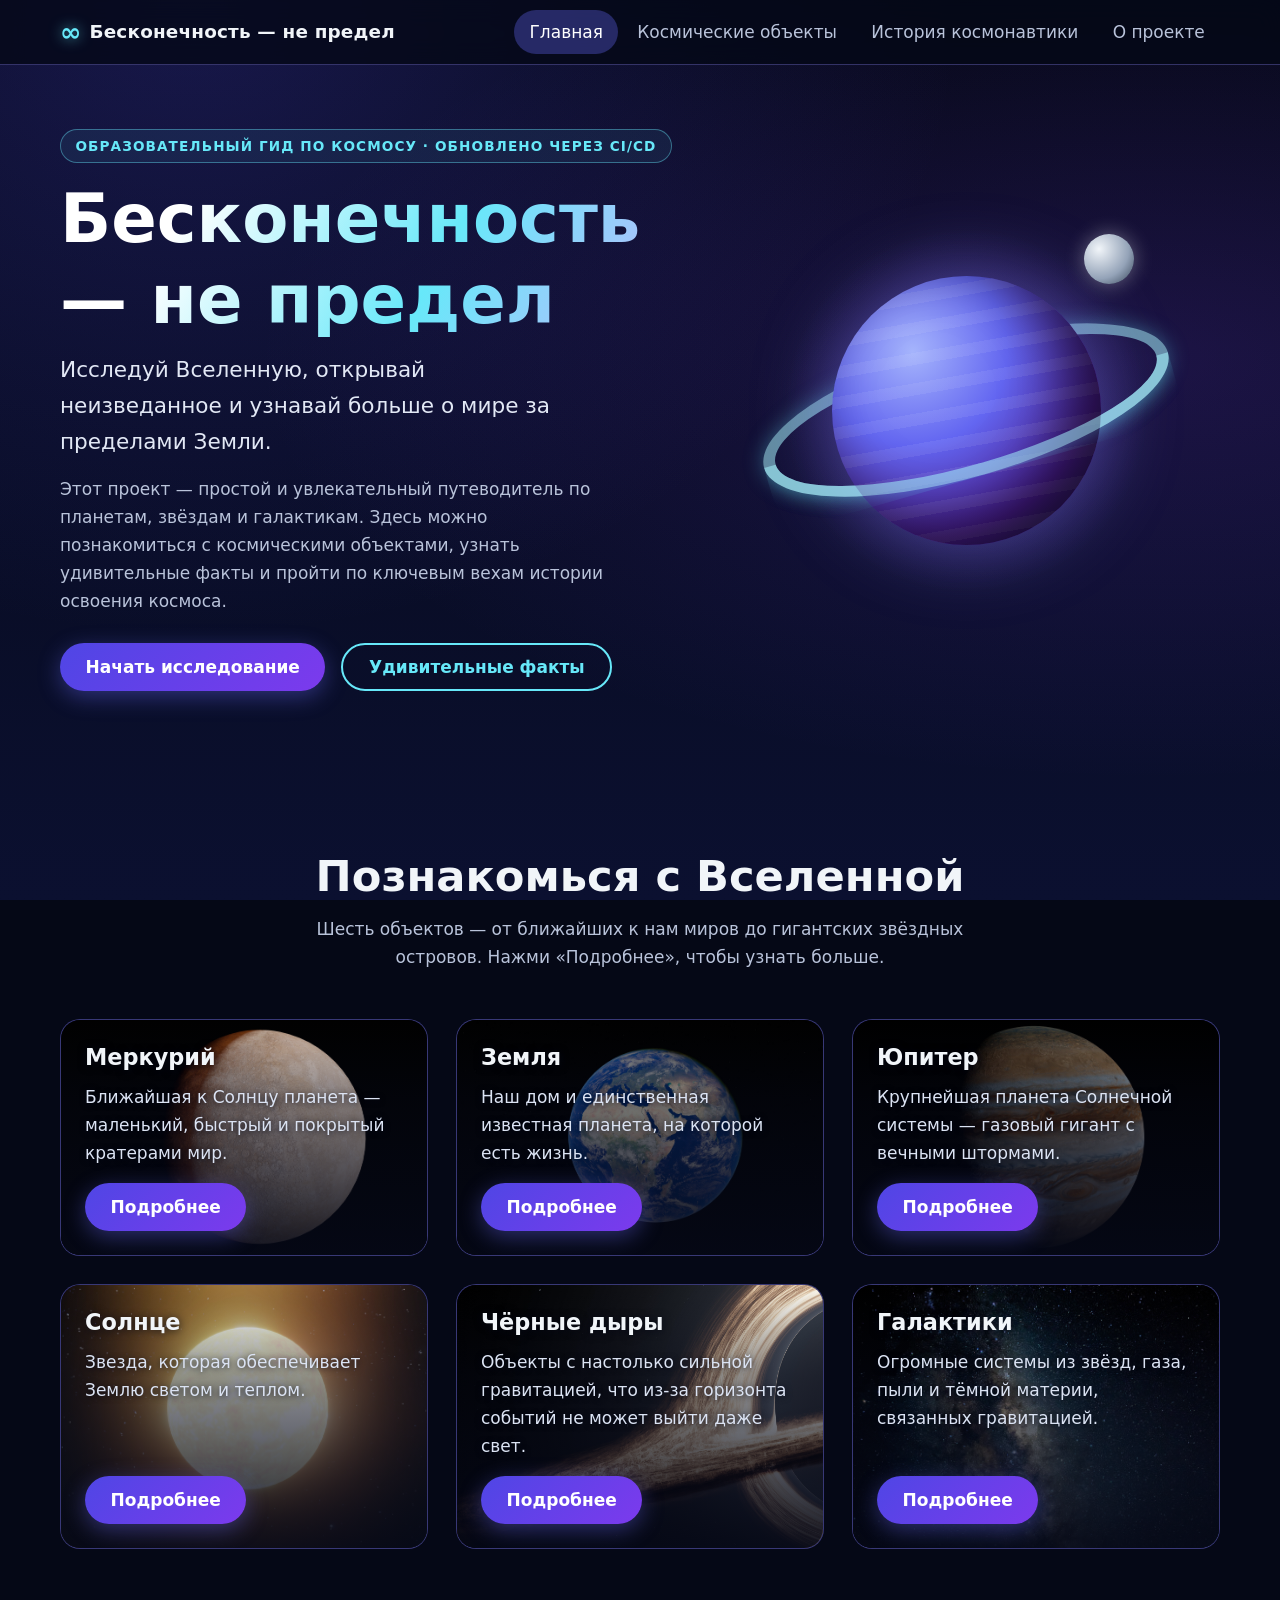
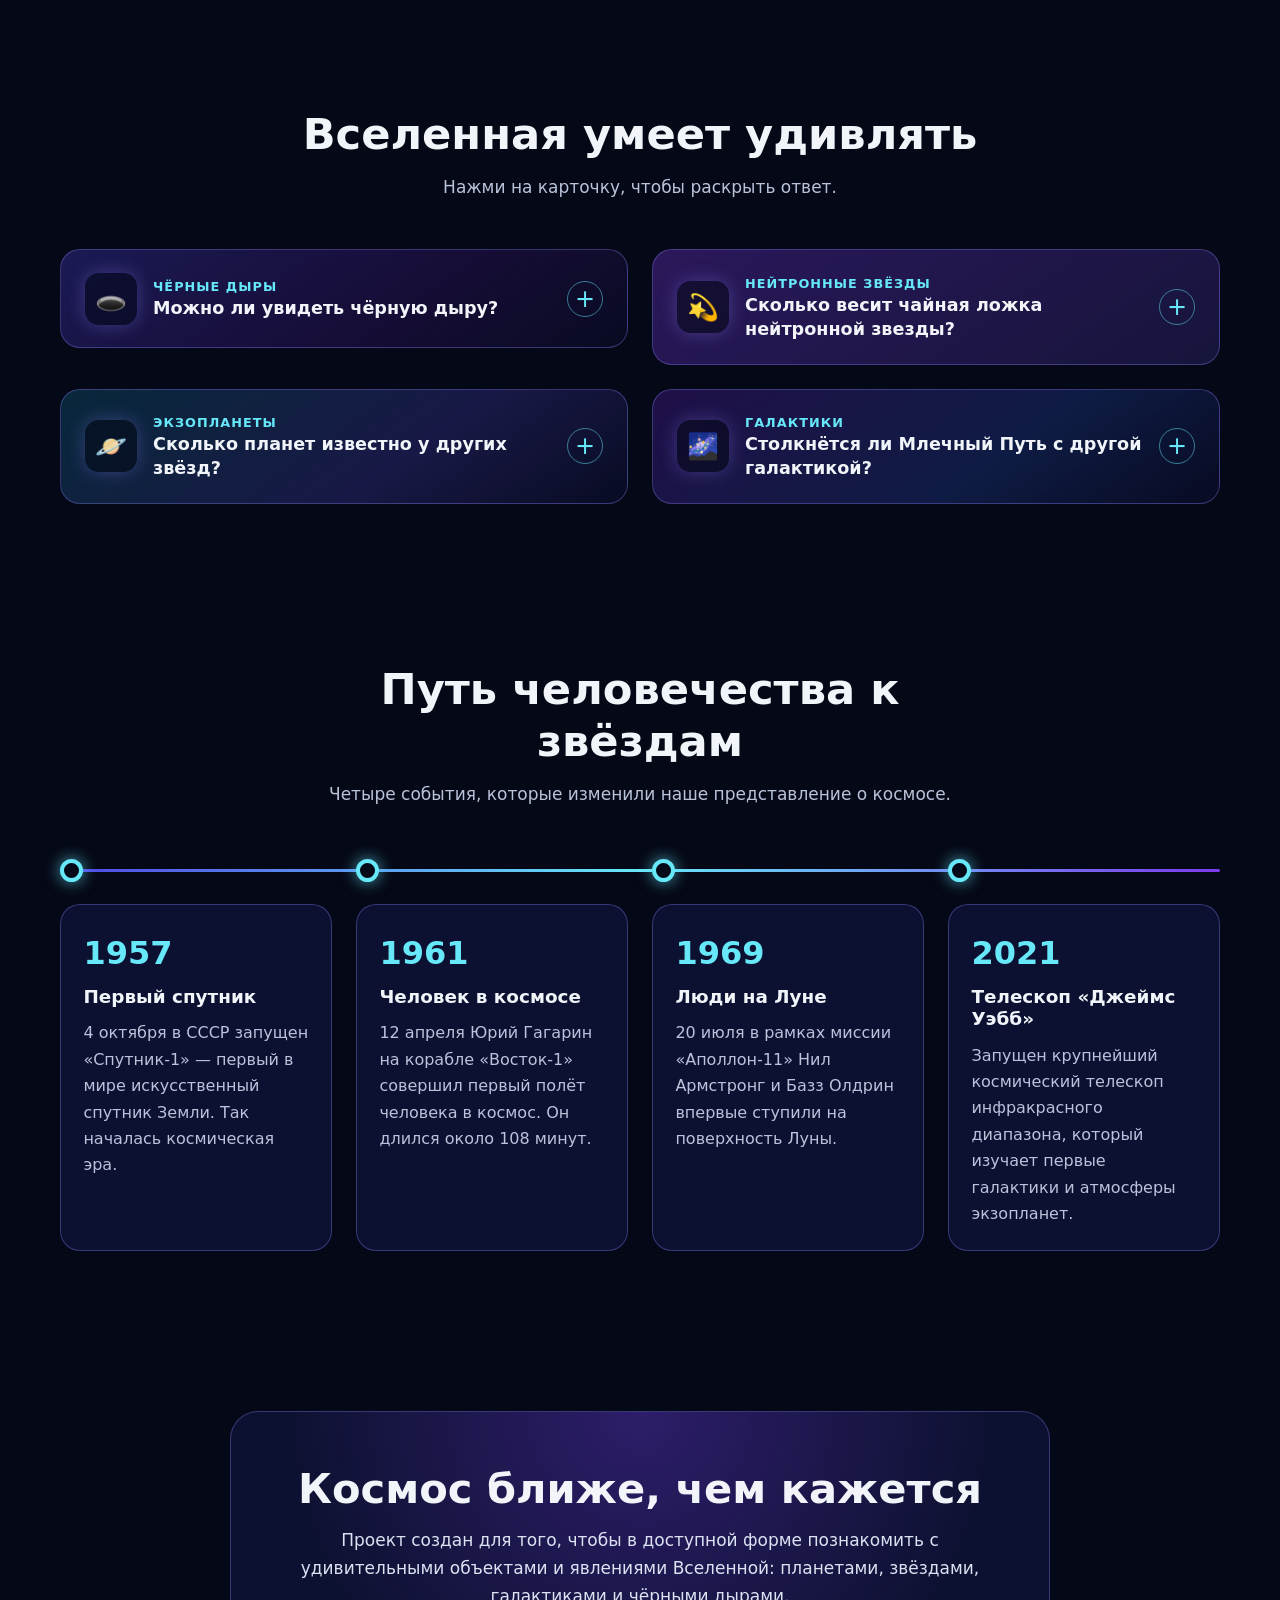
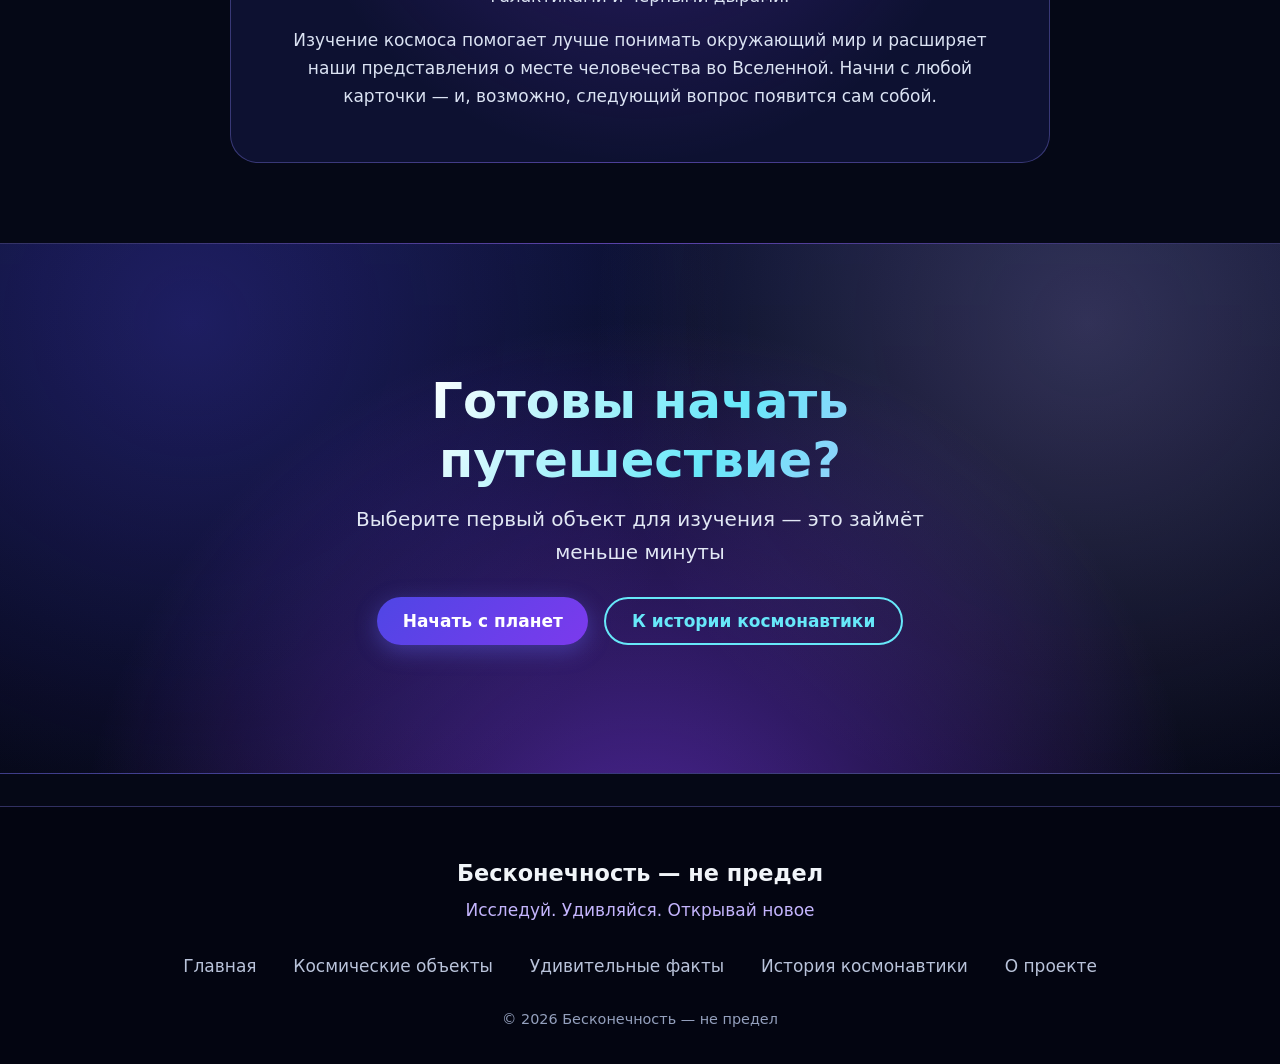
==== commit a8e901ed: "Проверка автоматического обновления сайта" ====
--- a/index.html
+++ b/index.html
@@ -56,7 +56,7 @@
     <section class="hero" id="home" aria-labelledby="hero-title">
       <div class="container hero-grid">
         <div class="hero-content">
-          <span class="eyebrow">Образовательный гид по космосу</span>
+          <span class="eyebrow">Образовательный гид по космосу · Обновлено через CI/CD</span>
           <h1 id="hero-title">Бесконечность — не предел</h1>
           <p class="hero-subtitle">Исследуй Вселенную, открывай неизведанное и узнавай больше о мире за пределами Земли.</p>
           <p class="hero-text">Этот проект — простой и увлекательный путеводитель по планетам, звёздам и галактикам. Здесь можно познакомиться с космическими объектами, узнать удивительные факты и пройти по ключевым вехам истории освоения космоса.</p>
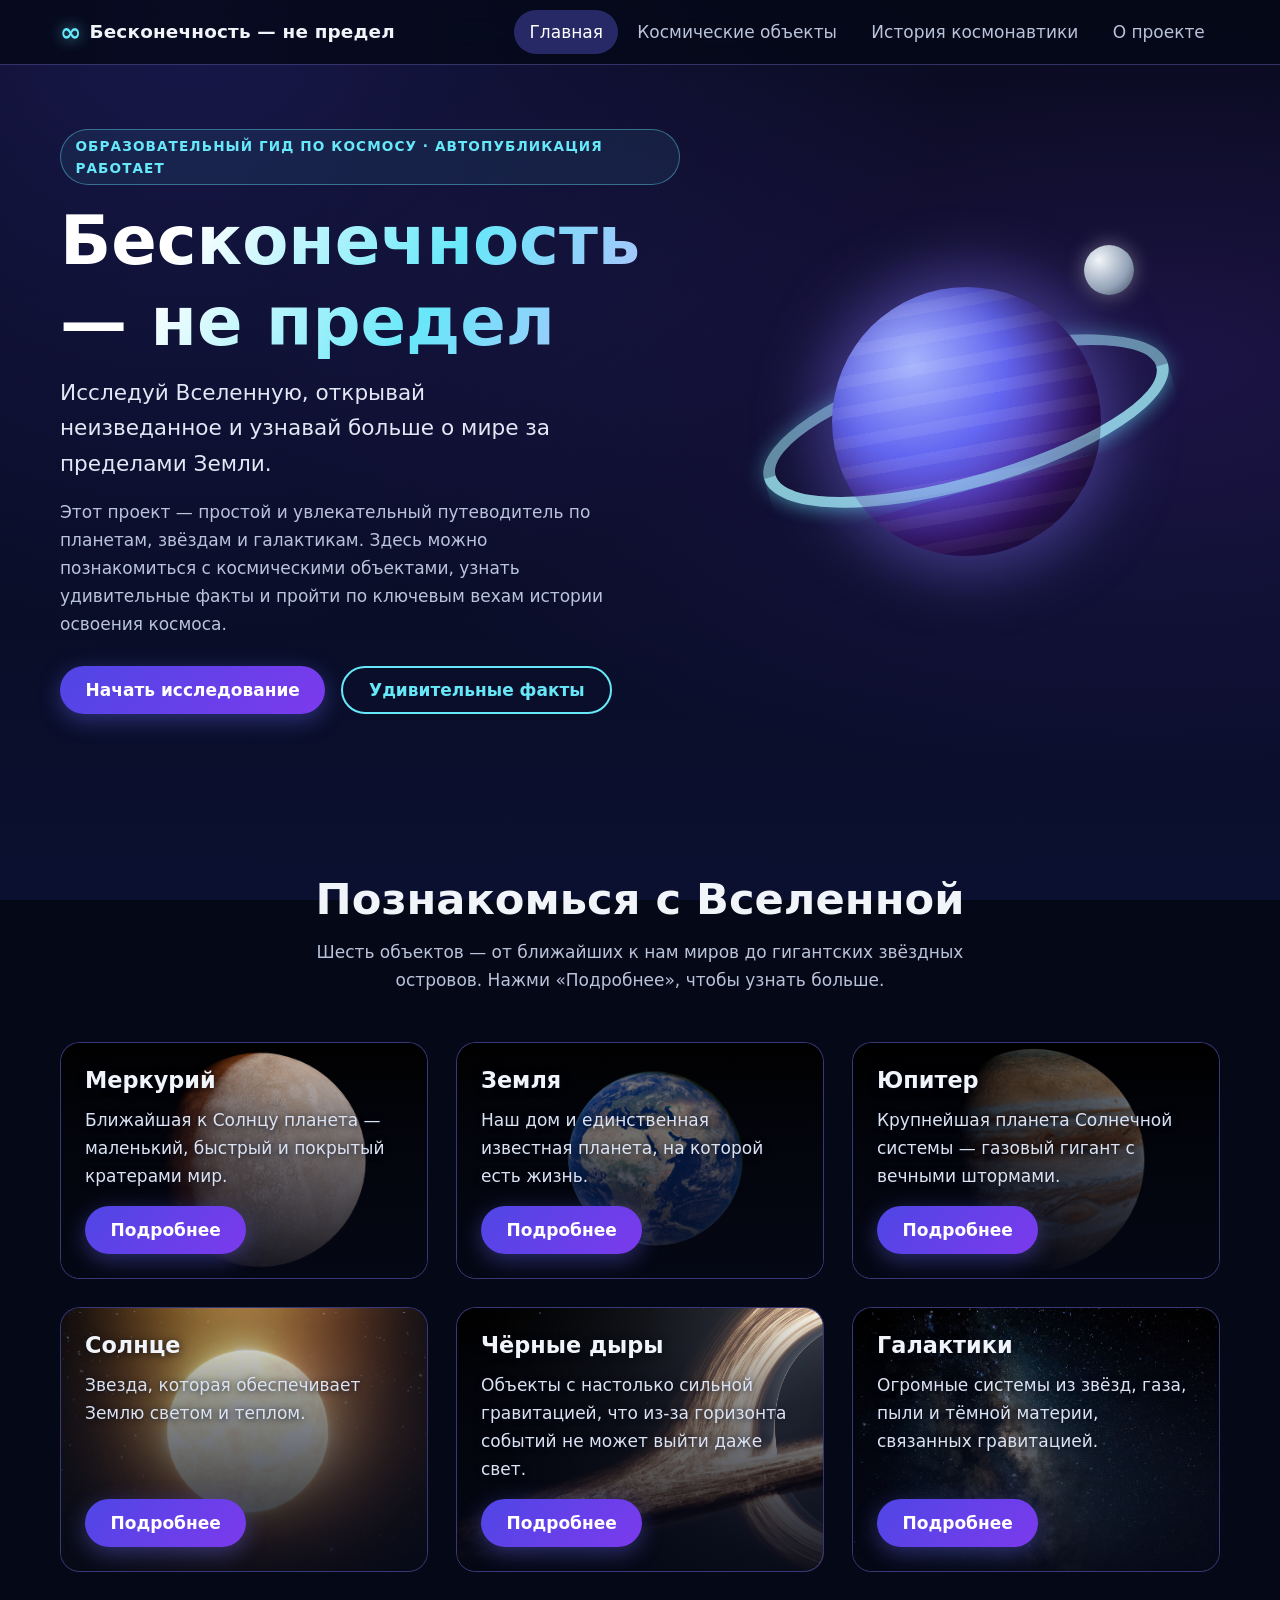
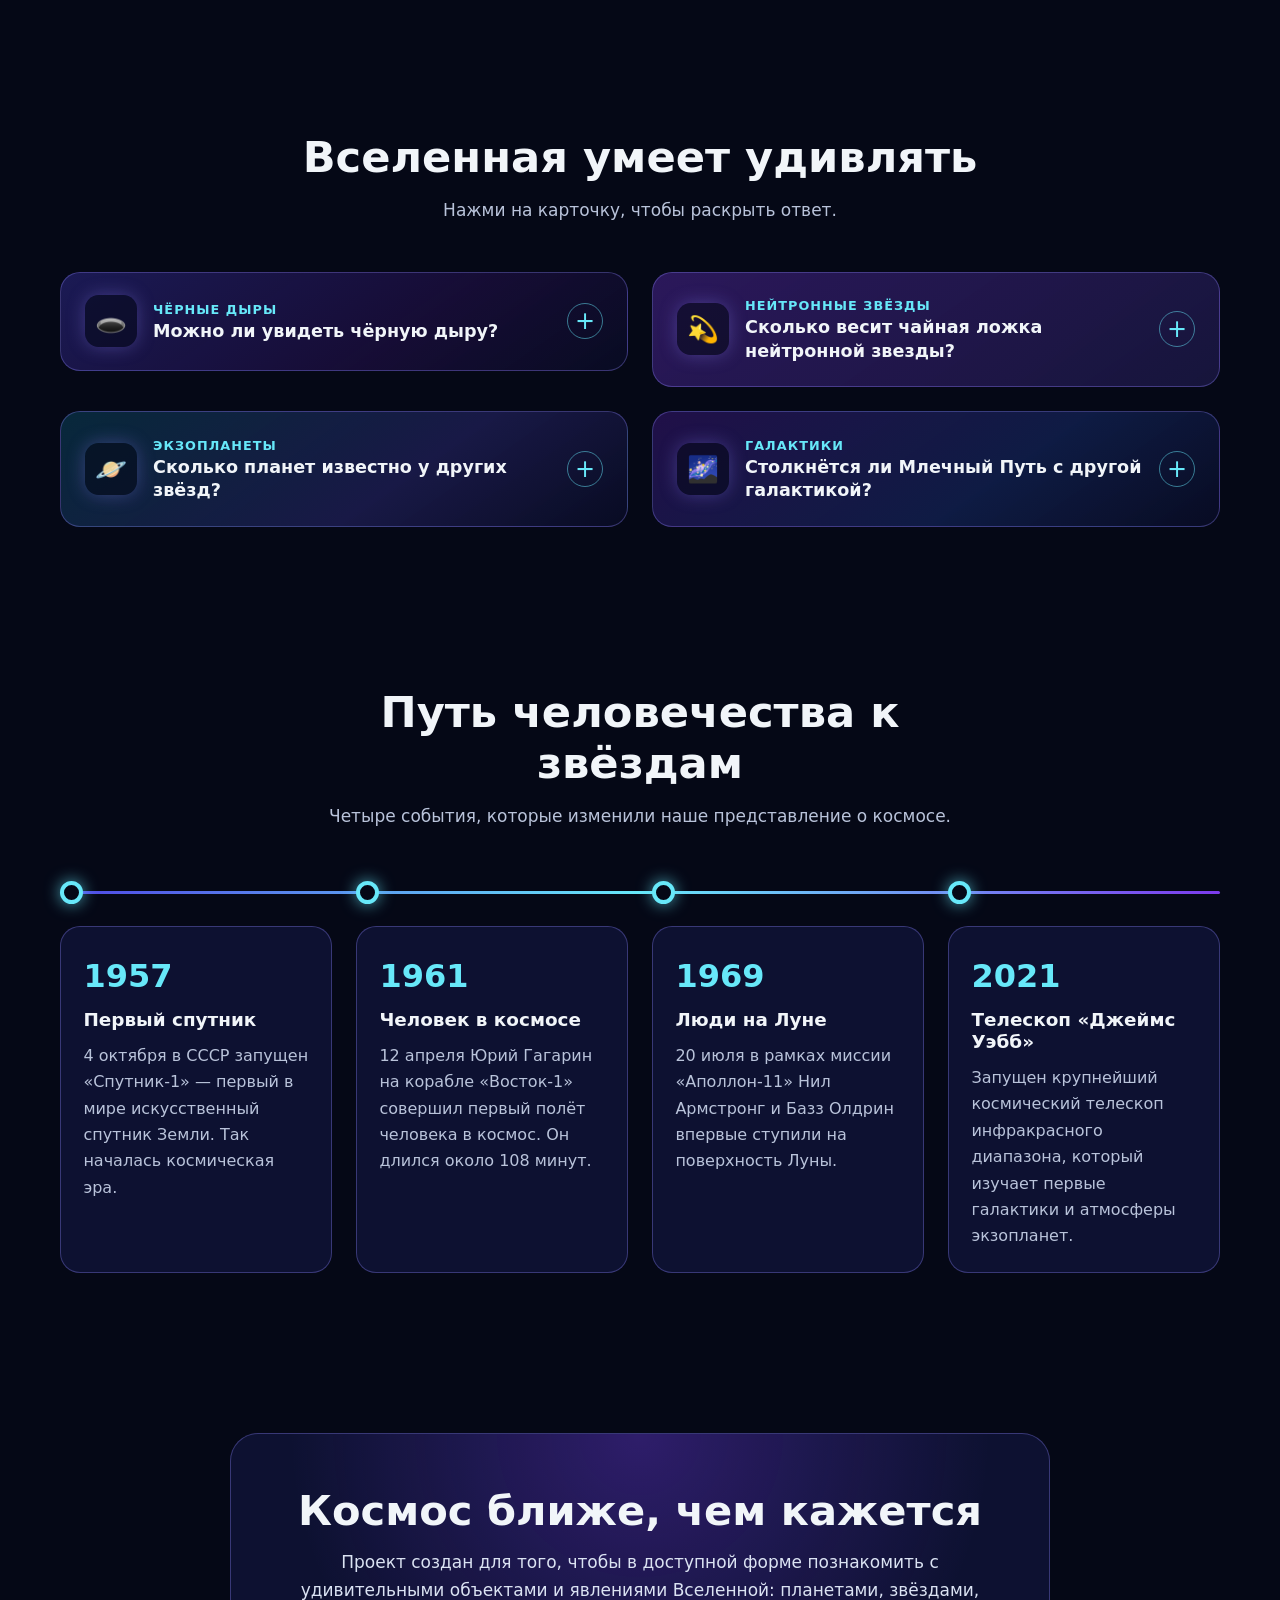
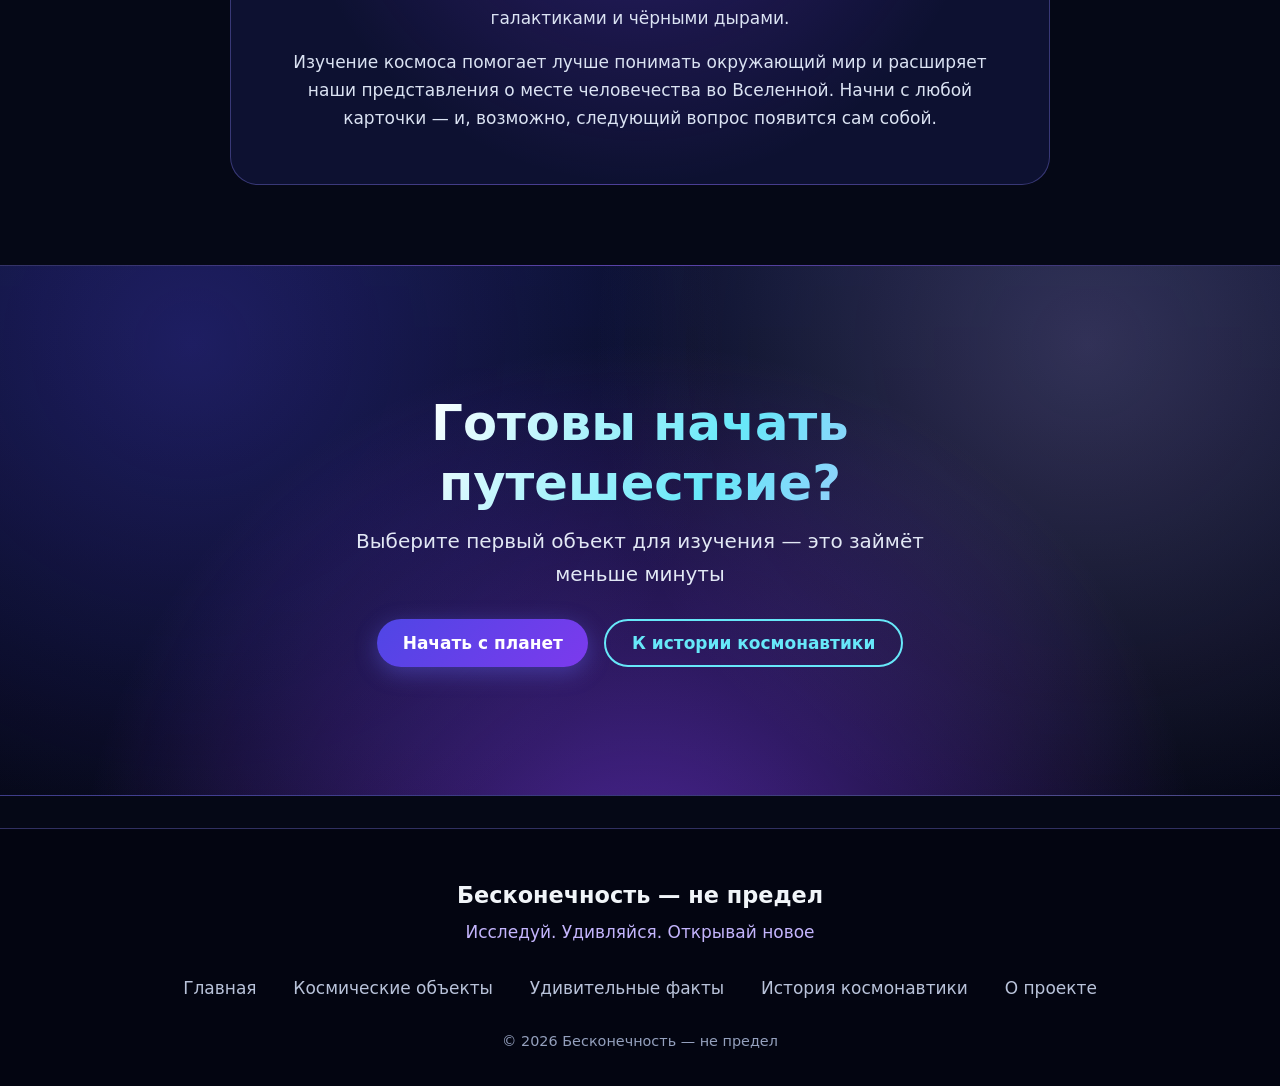
==== commit 88b6146b: "Проверка автопубликации Vercel" ====
--- a/index.html
+++ b/index.html
@@ -56,7 +56,7 @@
     <section class="hero" id="home" aria-labelledby="hero-title">
       <div class="container hero-grid">
         <div class="hero-content">
-          <span class="eyebrow">Образовательный гид по космосу · Обновлено через CI/CD</span>
+          <span class="eyebrow">Образовательный гид по космосу · Автопубликация работает</span>
           <h1 id="hero-title">Бесконечность — не предел</h1>
           <p class="hero-subtitle">Исследуй Вселенную, открывай неизведанное и узнавай больше о мире за пределами Земли.</p>
           <p class="hero-text">Этот проект — простой и увлекательный путеводитель по планетам, звёздам и галактикам. Здесь можно познакомиться с космическими объектами, узнать удивительные факты и пройти по ключевым вехам истории освоения космоса.</p>
